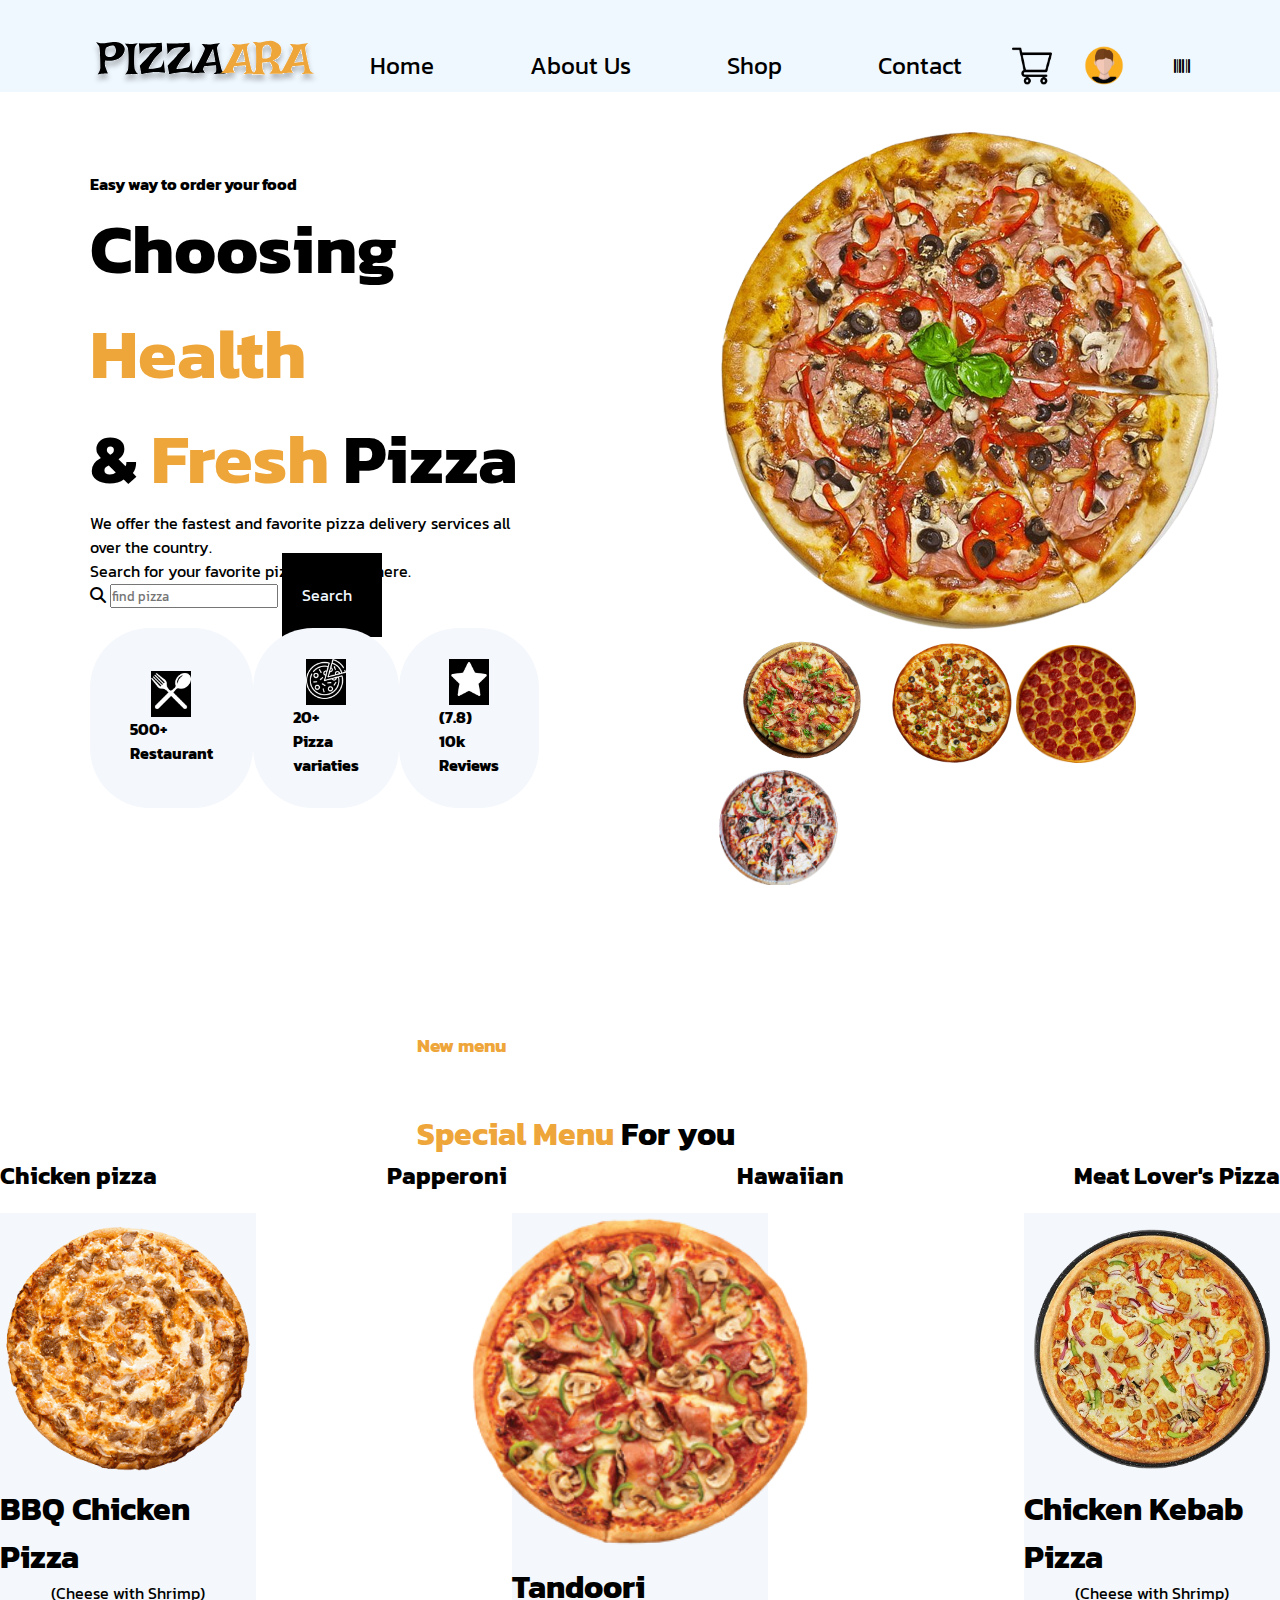
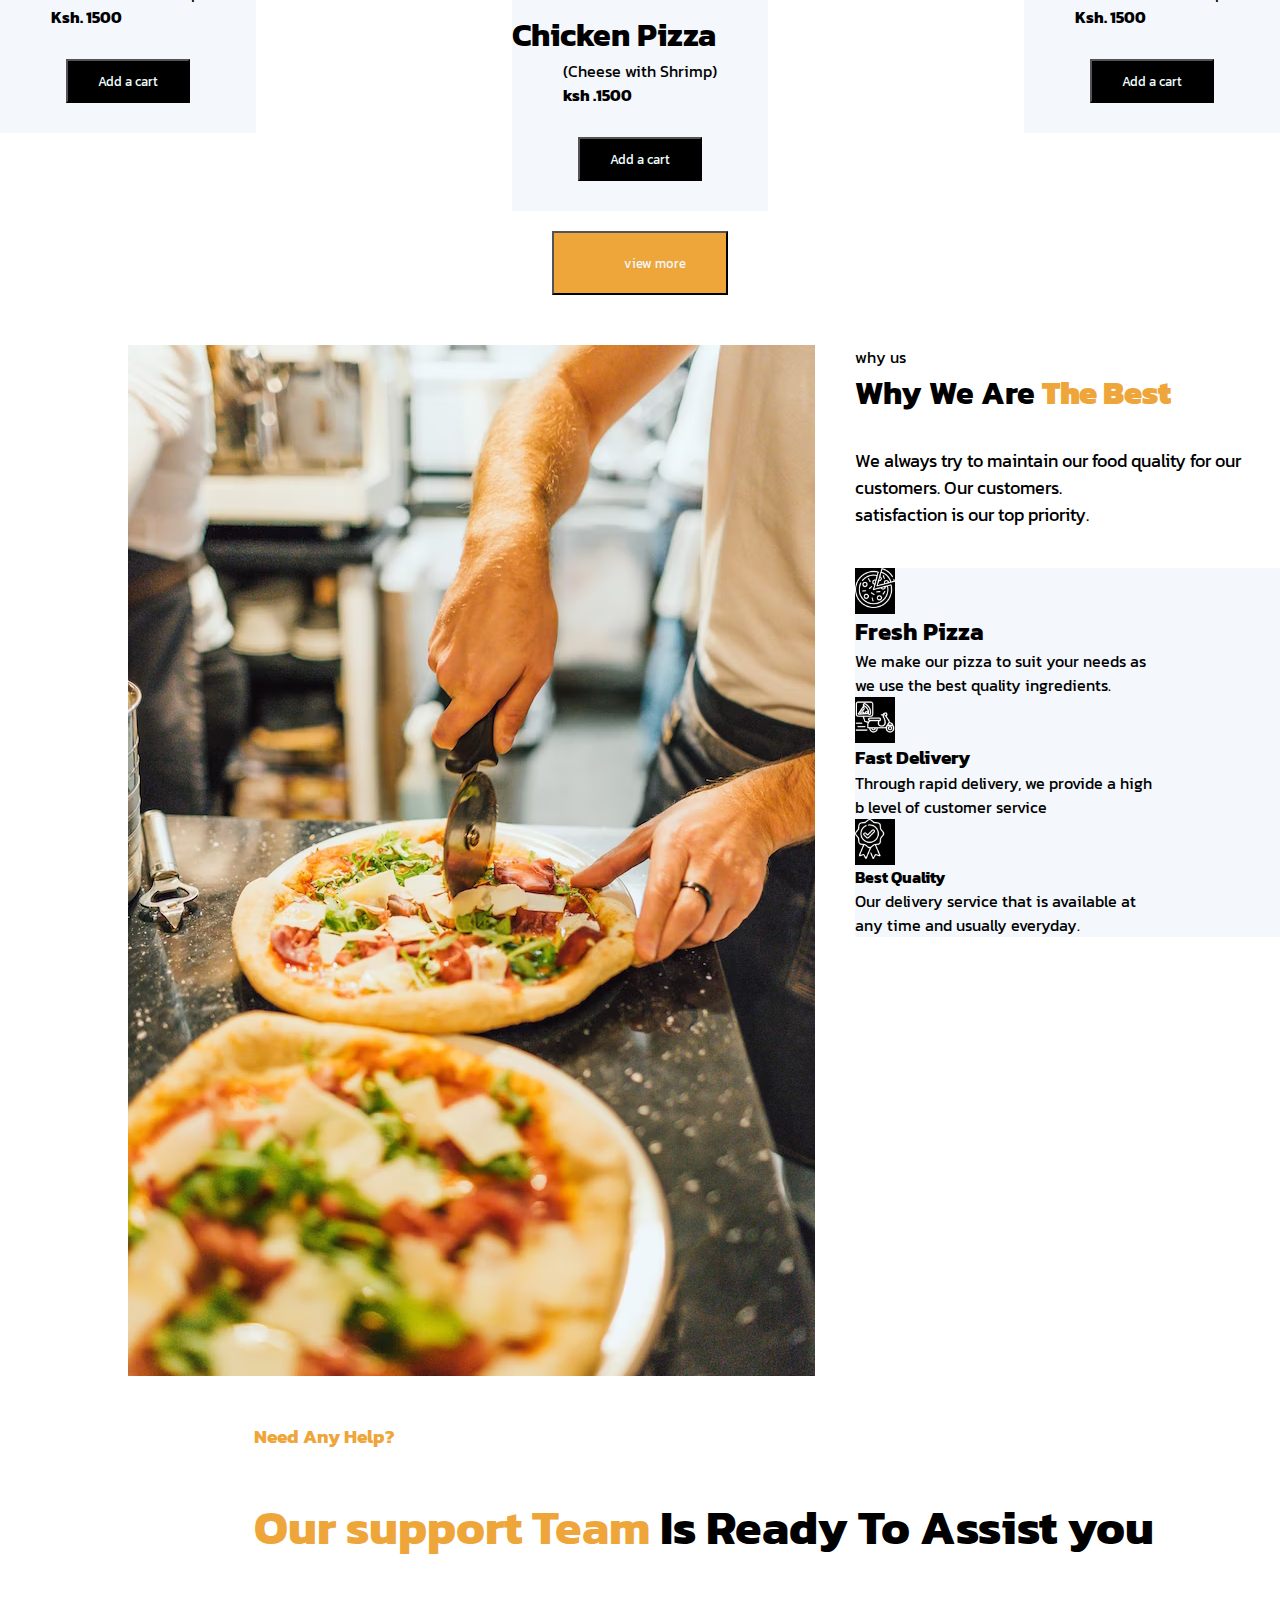
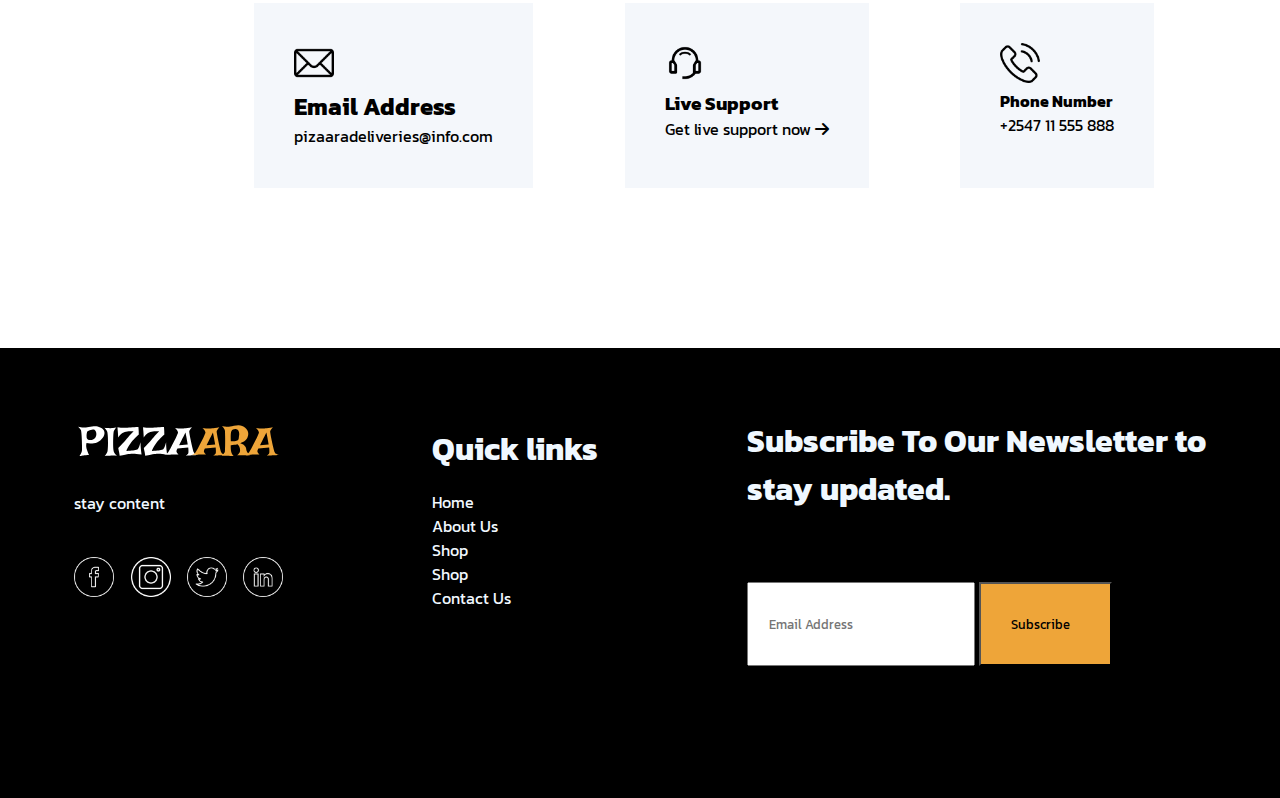
==== index.html @ 2ee53a2b "added images" ====
<!DOCTYPE html>
<html lang="en">
  <head>
    <meta charset="UTF-8" />
    <meta name="viewport" content="width=device-width, initial-scale=1.0" />
    <title>PIZZARA DELIVERIES</title>
    <link href="css/style.css" rel="stylesheet" />
    <link
      rel="stylesheet"
      href="https://cdnjs.cloudflare.com/ajax/libs/font-awesome/6.5.1/css/all.min.css"
      integrity="sha512-DTOQO9RWCH3ppGqcWaEA1BIZOC6xxalwEsw9c2QQeAIftl+Vegovlnee1c9QX4TctnWMn13TZye+giMm8e2LwA=="
      crossorigin="anonymous"
      referrerpolicy="no-referrer"
    />
    <link
      rel="stylesheet"
      href="https://cdnjs.cloudflare.com/ajax/libs/font-awesome/6.5.1/css/all.min.css"
    />
  </head>
  <body>
    <div class="container">
      <header>
        <!-- header -->

        <nav>
          <div class="nav__container">
            <div class="image">
              <img src="images/logo.svg" width="230px" />
            </div>
            <div class="nav-right">
              <ul>
                <li><a>Home </a></li>
                <li><a>About Us </a></li>
                <li><a> Shop</a></li>
                <li><a>Contact </a></li>
              </ul>
            </div>
            <div class="nav-cart">
              <img src="images/shopping-cart.png" width="40px" />
              <img src="images/avatar.png" width="40em" />
            </div>
            <i class="fa-solid fa-barcode"></i>
          </div>
        </nav>
      </header>
      <!-- hero-content -->
      <div class="hero-content">
        <div class="hero-content__left">
          <p class="hero-content__left--paragraph">
            <strong>Easy way to order your food</strong>
          </p>
          <h1 class="hero-content__left--heading">
            Choosing <span class="orange">Health</span> <br />
            & <span class="orange">Fresh </span>Pizza
          </h1>
          <p class="hero__para">
            We offer the fastest and favorite pizza delivery services all over
            the country.<br />Search for your favorite pizza toppings here.
          </p>

          <div class="hero-content__left--search area">
            <i class="fa-solid fa-magnifying-glass" *2></i>

            <input  class="hero__content--style" type="text" placeholder="find pizza" />
            <botton class="hero-content__left--button"> Search</botton>
          </div>

          <div class="hero-content__left--cards">
            <div class="hero-content__left--images">
              <div class="img"><img src="images/cutlery.png" /></div>
              <p>
                500+<br />
                Restaurant
              </p>
            </div>
            <div class="hero-content__left--images">
              <div class="img"><img src="images/fresh-pizza.png" /></div>
              <p>
                20+<br />
                Pizza variaties
              </p>
            </div>
            <div class="hero-content__left--images">
              <div class="img"><img src="images/star.png" /></div>
              <p>
                (7.8)<br />
                10k Reviews
              </p>
            </div>
          </div>
        </div>

        <div class="hero-content__right">
          <div class="hero-content__right--large pic">
            <img src="images/hero-pizza.png" />
          </div>
          <div class="hero-content__right--smallpic">
            <img src="images/pizza-1.png" width="170px" />
            <img src="images/pizza-2.png" width="120px" />
            <img src="images/pizza-3.png" width="120px" />
            <img src="images/pizza-4.png" width="120px" />
          </div>
        </div>
      </div>

      <!-- menu -->
      <div class="menu__container">
        <div class="menu__left">
          <p class="color"><strong>New menu</strong></p>
          <h1 class="menu__left --span">
            <span class="span"> Special Menu</span> For you
          </h1>
        </div>
      </div>

      <div class="menu__left--variaties">
        <ul>
          <li><a> Chicken pizza</a></li>
          <li><a>Papperoni</a></li>
          <li><a> Hawaiian</a></li>
          <li><a>Meat Lover's Pizza </a></li>
        </ul>
        
        
      </div>
      <div class="menu__left--cont">
        <div class="images">
          <img src="images/barbecue-chicken-pizza.png" width="270px" />
          <h1>BBQ Chicken Pizza</h1>
          <p>
            (Cheese with Shrimp)<br />
            <strong> Ksh. 1500</strong>
          </p>

          <button class="cart">Add a cart</button>
        </div>

        <div class="images">
          <img src="images/tandoori-chicken.png" width="350px" />
          <h1>Tandoori Chicken Pizza</h1>
          <p>
            (Cheese with Shrimp)<br />
            <strong>ksh .1500</strong>
          </p>

          <button class="cart">Add a cart</button>
        </div>

        <div class="images">
          <img src="images/kebab.png" width="350px" />
          <h1>Chicken Kebab Pizza</h1>
          <p>
            (Cheese with Shrimp)<br />
            <strong>Ksh. 1500</strong>
          </p>
          <button class="cart">Add a cart</button>
        </div>
      </div>
      <button class="view">view more</button>

      <div class="menu__pizza">
        <div class="why__us">
          <img src="images/why-us.png" />
        </div>
        <div class="menu__right">
          <p><span class="menu__right--or">why us </span></p>
          <h1>Why We Are <span class="ot">The Best </span></h1>
          <p class="menu__right--p">
            We always try to maintain our food quality for our customers. Our
            customers.<br />
            satisfaction is our top priority.
          </p>

          <div class="menu__right--columns">
            <div class="menu">
              <div class="menu__right--columns--col">
                <img src="images/fresh-pizza.png" width="40em" />
              </div>
              <div class="about us">
                <h2>Fresh Pizza</h2>
                <p>
                  We make our pizza to suit your needs as <br />we use the best
                  quality ingredients.
                </p>
              </div>
            </div>
            <div class="menu">
              <div class="menu__right--columns--col">
                <img src="images/fast-delivery.png" width="40em" />
              </div>
              <div class="about us">
                <h3>Fast Delivery</h3>
                <p>
                  Through rapid delivery, we provide a high<br />b level of
                  customer service
                </p>
              </div>
            </div>
            <div class="menu__right--columns--col">
              <img src="images/quality.png" width="40em" />
            </div>
            <div class="about us">
              <h4>Best Quality</h4>
              <p>
                Our delivery service that is available at<br />
                any time and usually everyday.
              </p>
            </div>
          </div>
        </div>
      </div>
      <div class="menu__right--center">
        <div class="center">
          <div class="pa">
            <p><span class="co"> Need Any Help? </span></p>
          </div>
          <div class="style">
            <h1>
              <span class="co">Our support Team</span> Is Ready To Assist you
            </h1>
          </div>
          <div class="menu__right--center--icons">
            <div class="menu__right--emails">
              <img src="images/mail.png" width="40eem" />

              <h2>Email Address</h2>
              <p1>pizaaradeliveries@info.com</p1>
            </div>
            <div class="menu__right--emails">
              <img src="images/live-support.png" width="40em" />
              <h3>Live Support</h3>
              <p2>Get live support now</p2>
              <i class="fa-solid fa-arrow-right"></i>
            </div>
            <div class="menu__right--emails">
              <img src="images/phone.png" width="40em" />
              <h4>Phone Number</h4>
              <p3>+2547 11 555 888</p3>
            </div>
          </div>
        </div>
      </div>
      <!-- footer -->
      <div class="footer__section">
        <div class="footer">
          <img src="images/logo_light.svg" />
          <div class="im">
            <p>stay content</p>
          </div>
          <div class="footer__image">
            <img src="images/facebook.png" width="40px" />
            <img src="images/instagram.png" width="40px" />
            <img src="images/twitter.png" width="40px" />
            <img src="images/linkedin.png" width="40px" />
          </div>
        </div>
        <div class="footer__links">
          <div class="link">
            <h1 class="footer__move">Quick links</h1>
            <ul>
              <li>Home</li>
              <li>About Us</li>
              <li>Shop</li>
              <li>Shop</li>
              <li>Contact Us</li>
            </ul>
          </div>
        </div>
        <div class="footer__links--seach">
          <div class="search">
            <h1>Subscribe To Our Newsletter to <br />stay updated.</h1>
            <input class="sp" placeholder="Email Address" class="email-input" />
            <button class="subscribe-button">Subscribe</button>
          </div>
        </div>
      </div>
      
    </div>
  </body>
</html>
---- css/style.css ----
@import url("sections/header.css");
@import url("sections/menu.css");
@import url("sections/foter.css");
@import url('https://fonts.googleapis.com/css2?family=Josefin+Sans:ital,wght@0,100..700;1,100..700&family=Kanit:ital,wght@0,100;0,200;0,300;0,400;0,500;0,600;0,700;0,800;0,900;1,100;1,200;1,300;1,400;1,500;1,600;1,700;1,800;1,900&display=swap');
* { 
    margin: 0;
    padding: 0;
    box-sizing: border-box;
    font-family: "Kanit", sans-serif;
}
.container{
margin-left: 20px;
    margin: 0 auto;


}
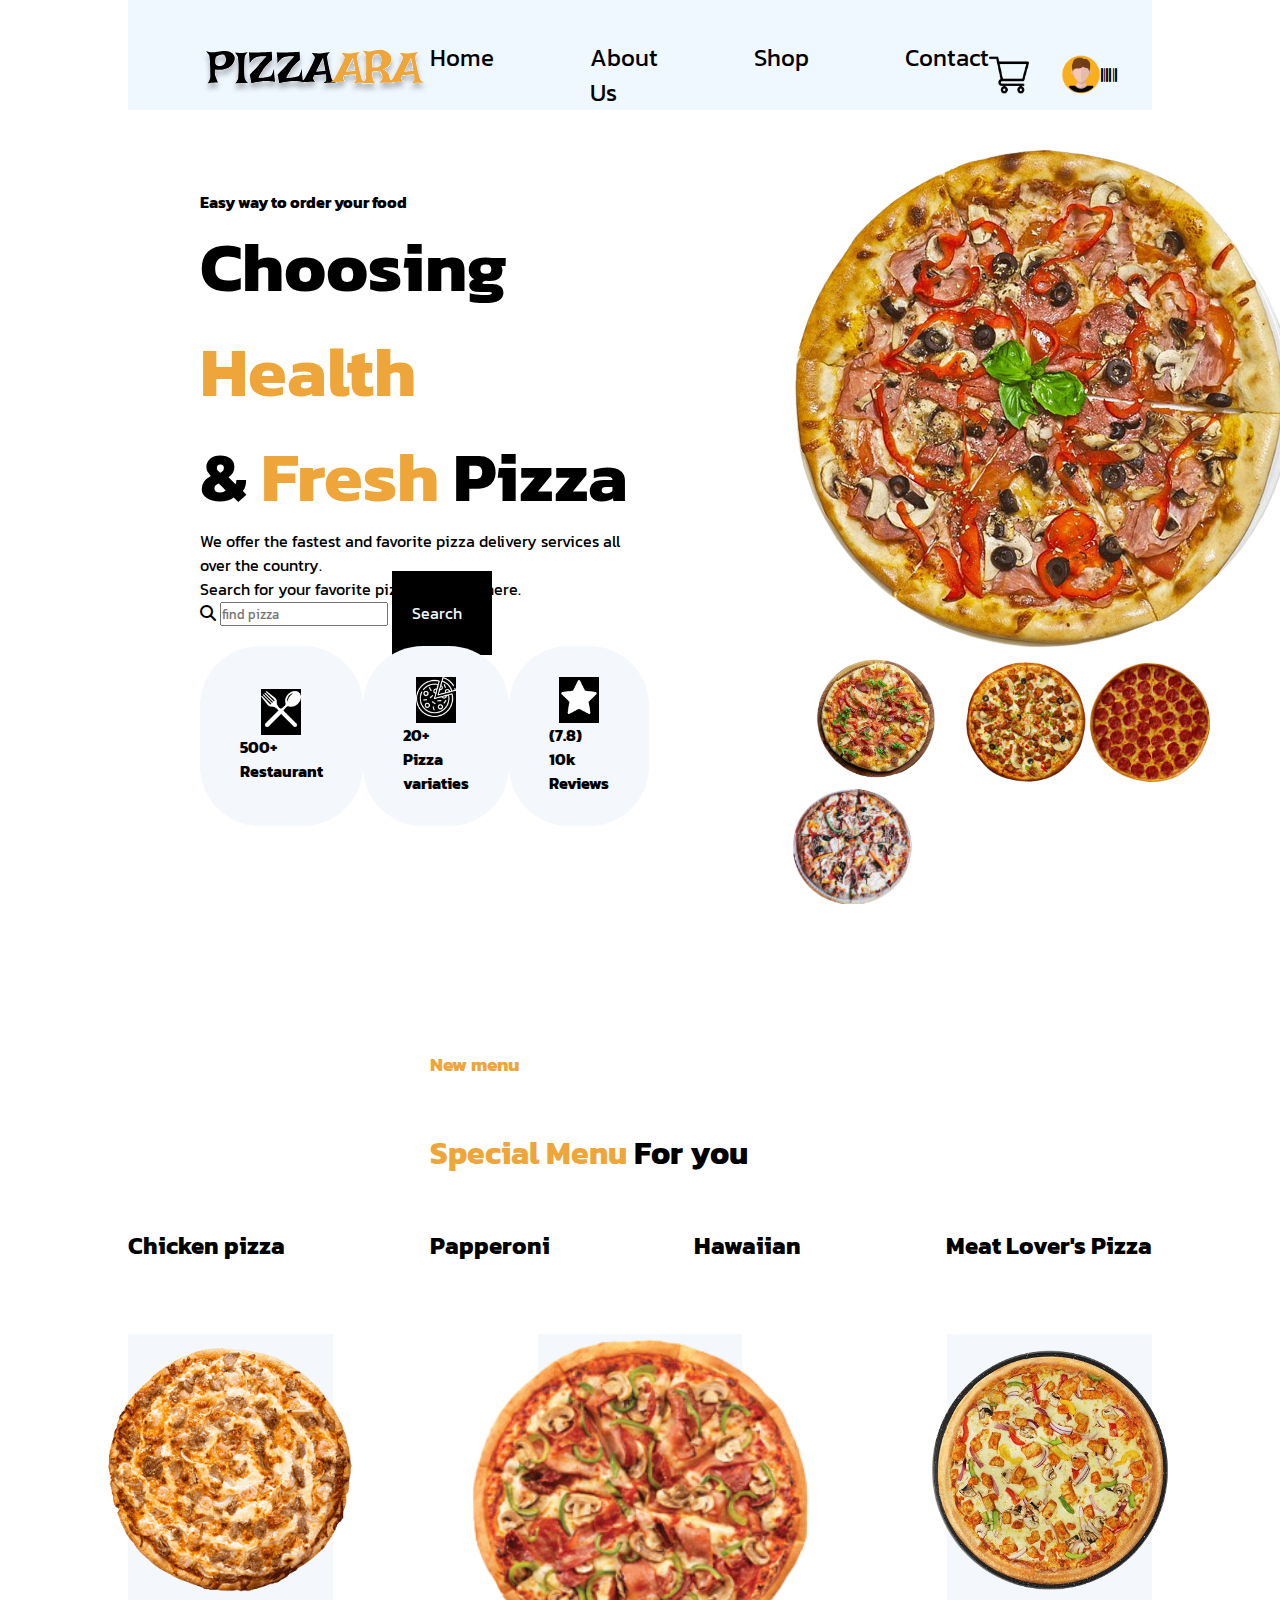
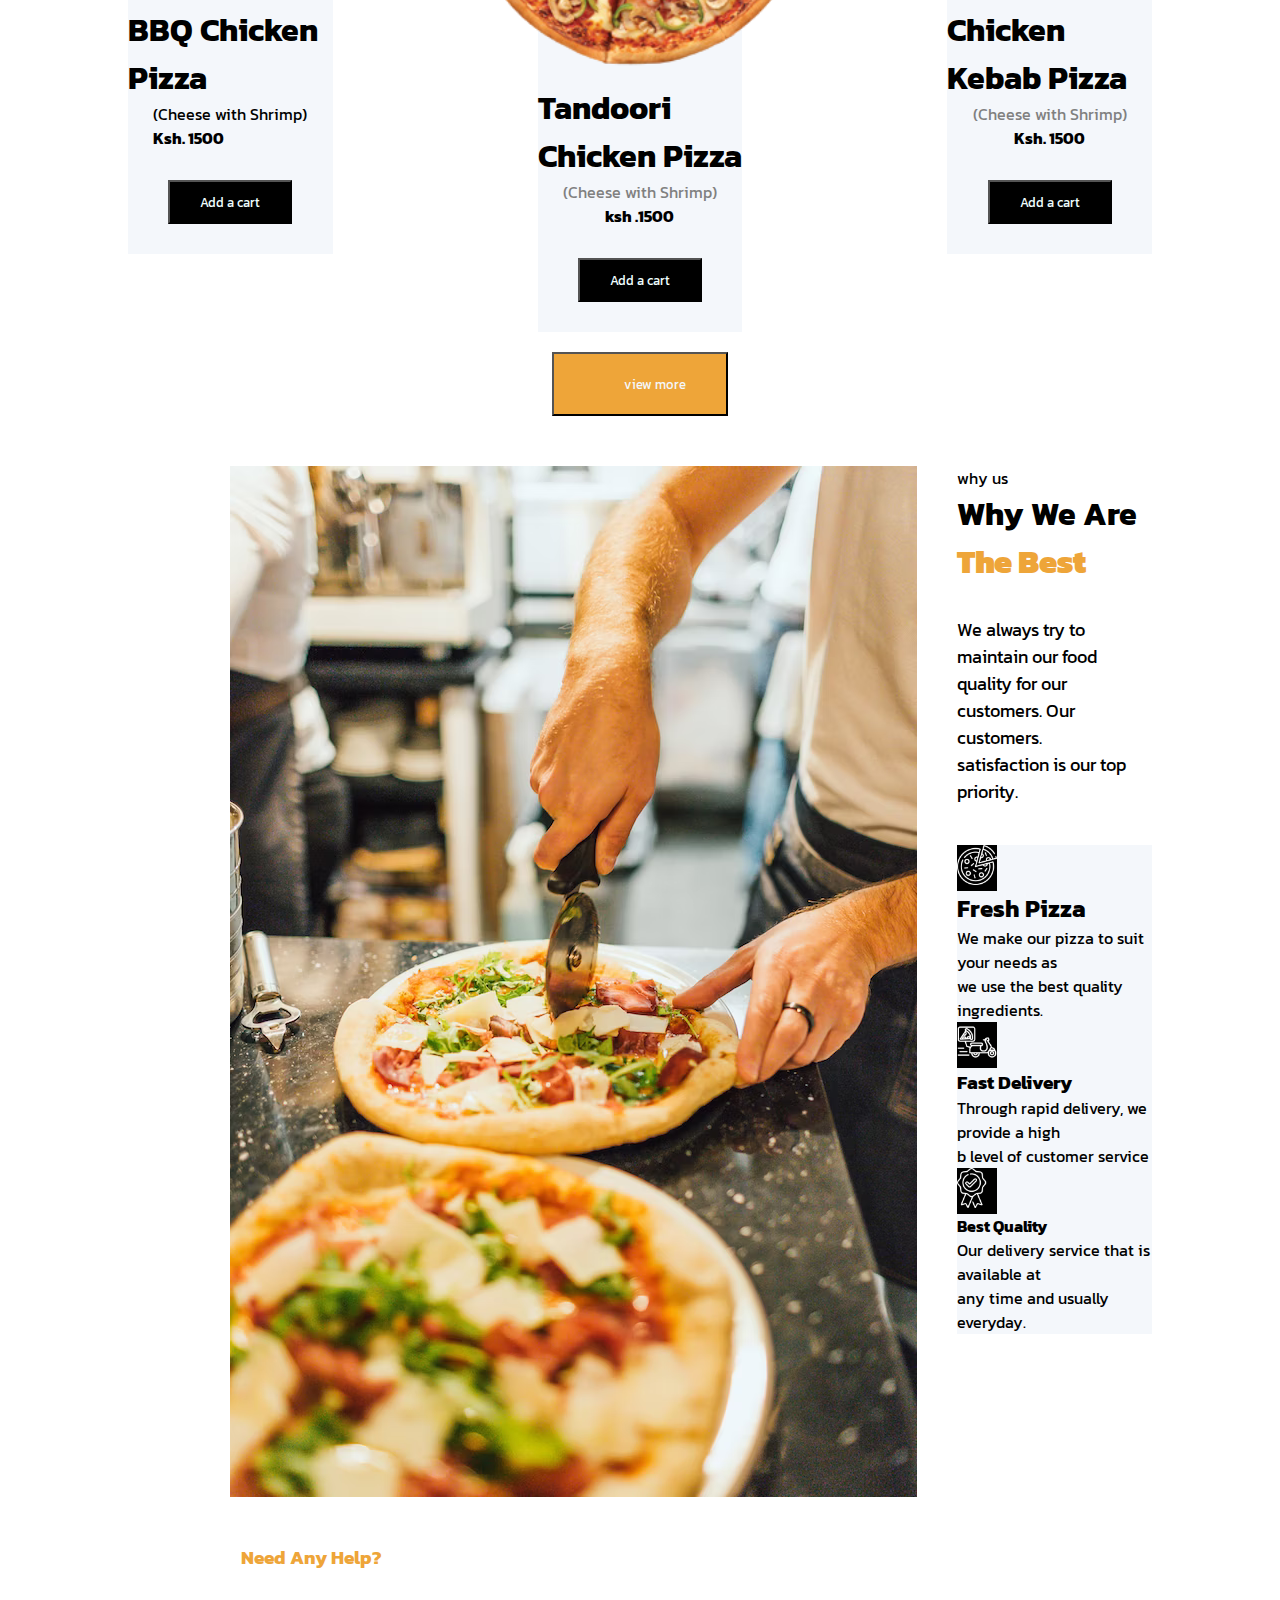
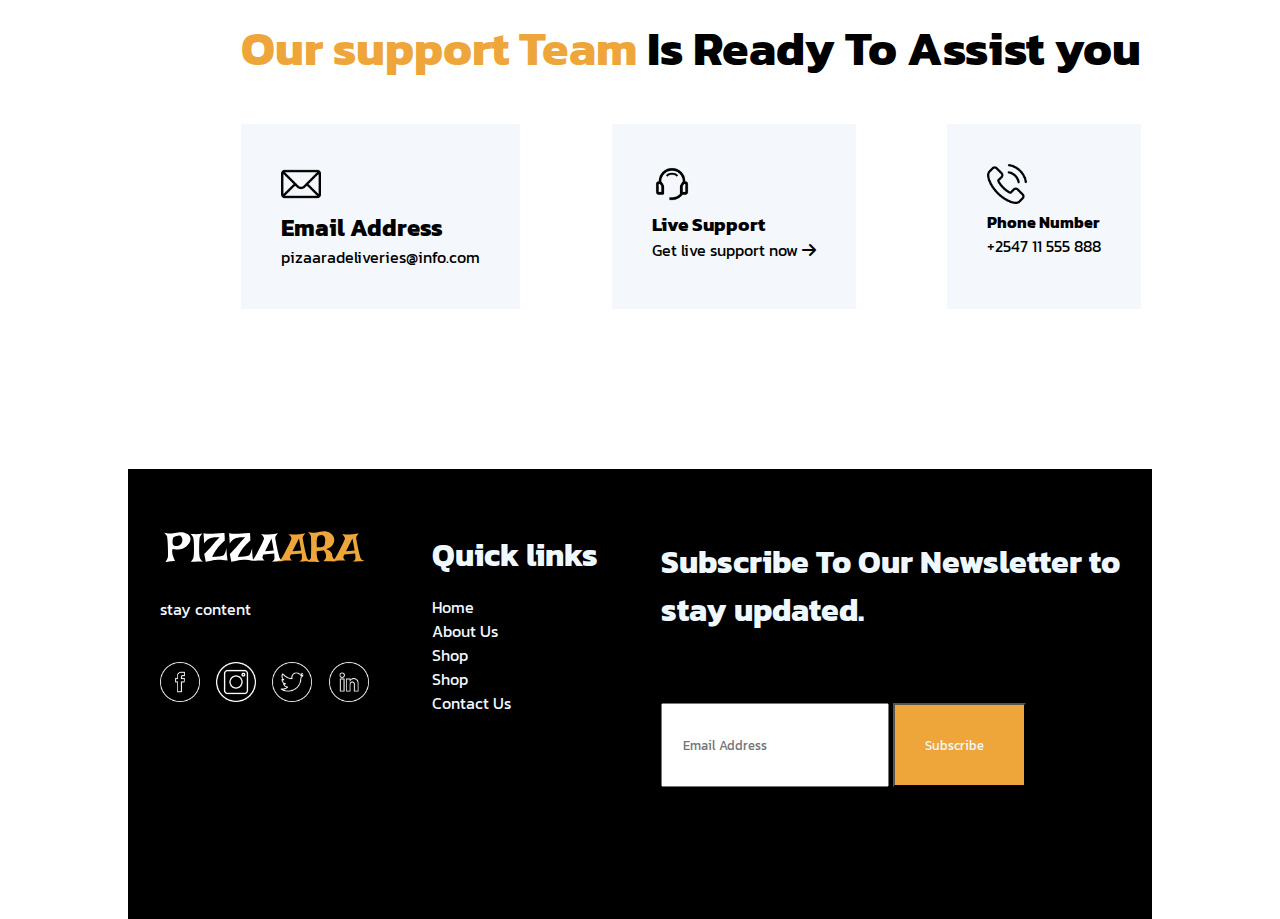
==== commit ffd12e23: "style changes" ====
--- a/index.html
+++ b/index.html
@@ -138,8 +138,11 @@
         <div class="images">
           <img src="images/tandoori-chicken.png" width="350px" />
           <h1>Tandoori Chicken Pizza</h1>
-          <p>
+          <p class="color__menu">
             (Cheese with Shrimp)<br />
+          </p>
+
+            <p>
             <strong>ksh .1500</strong>
           </p>
 
@@ -149,8 +152,10 @@
         <div class="images">
           <img src="images/kebab.png" width="350px" />
           <h1>Chicken Kebab Pizza</h1>
-          <p>
+          <p class="color__menu">
             (Cheese with Shrimp)<br />
+            </p>
+            <p>
             <strong>Ksh. 1500</strong>
           </p>
           <button class="cart">Add a cart</button>
--- a/css/style.css
+++ b/css/style.css
@@ -9,8 +9,8 @@
     font-family: "Kanit", sans-serif;
 }
 .container{
-margin-left: 20px;
-    margin: 0 auto;
+    margin-right: 10%;
+    margin-left: 10%;
 
 
 }
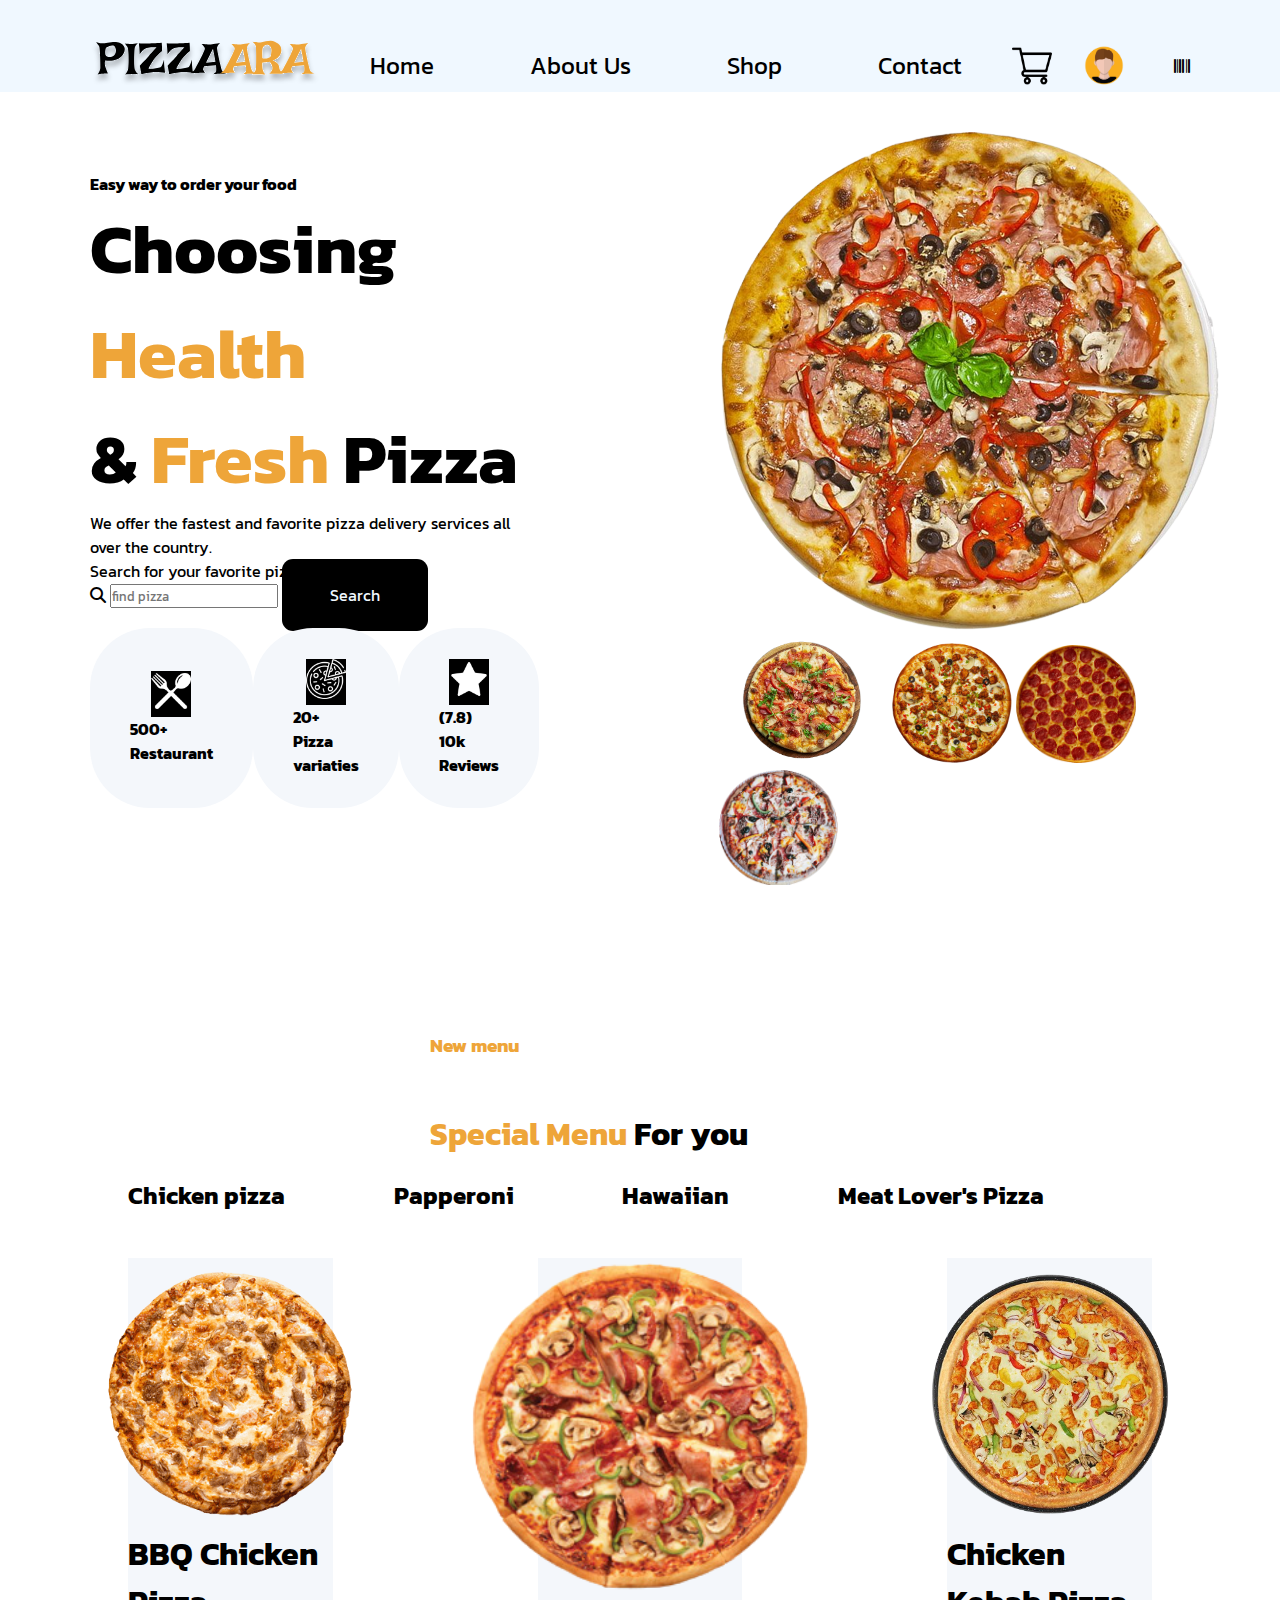
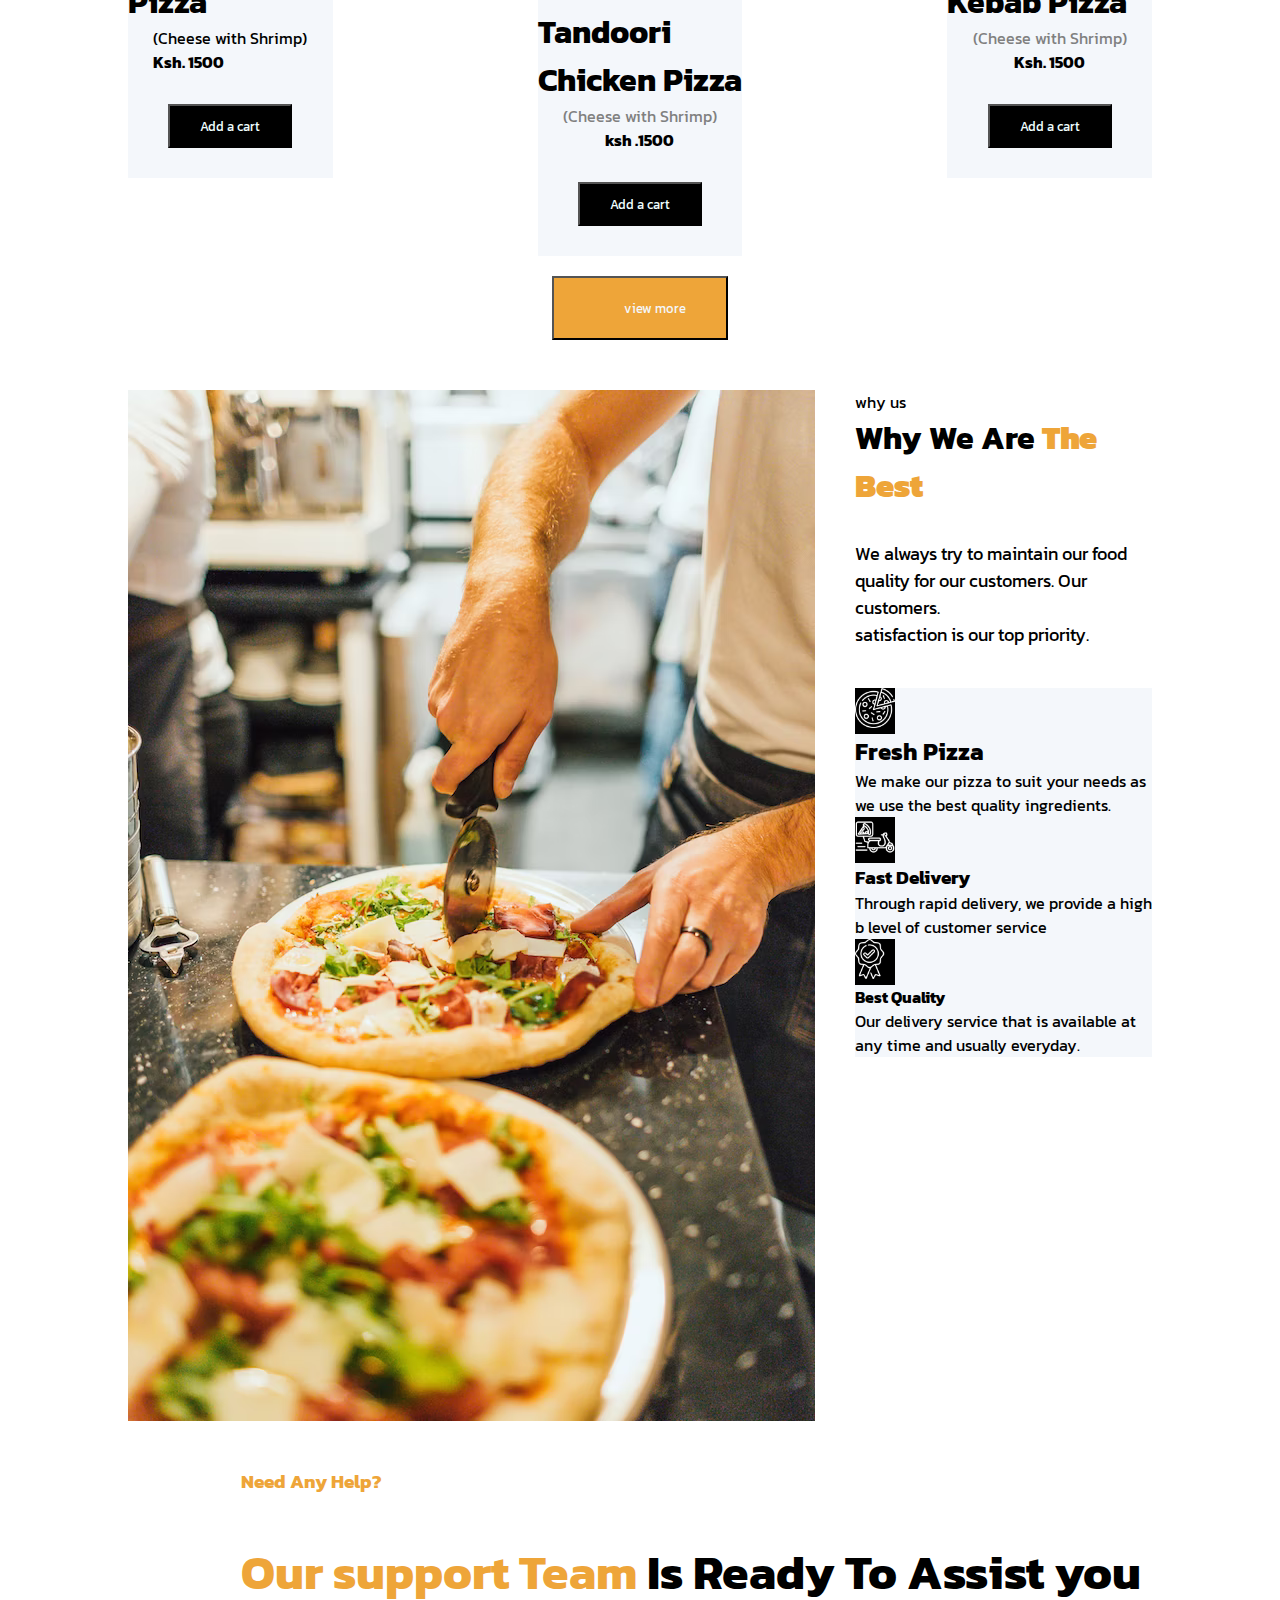
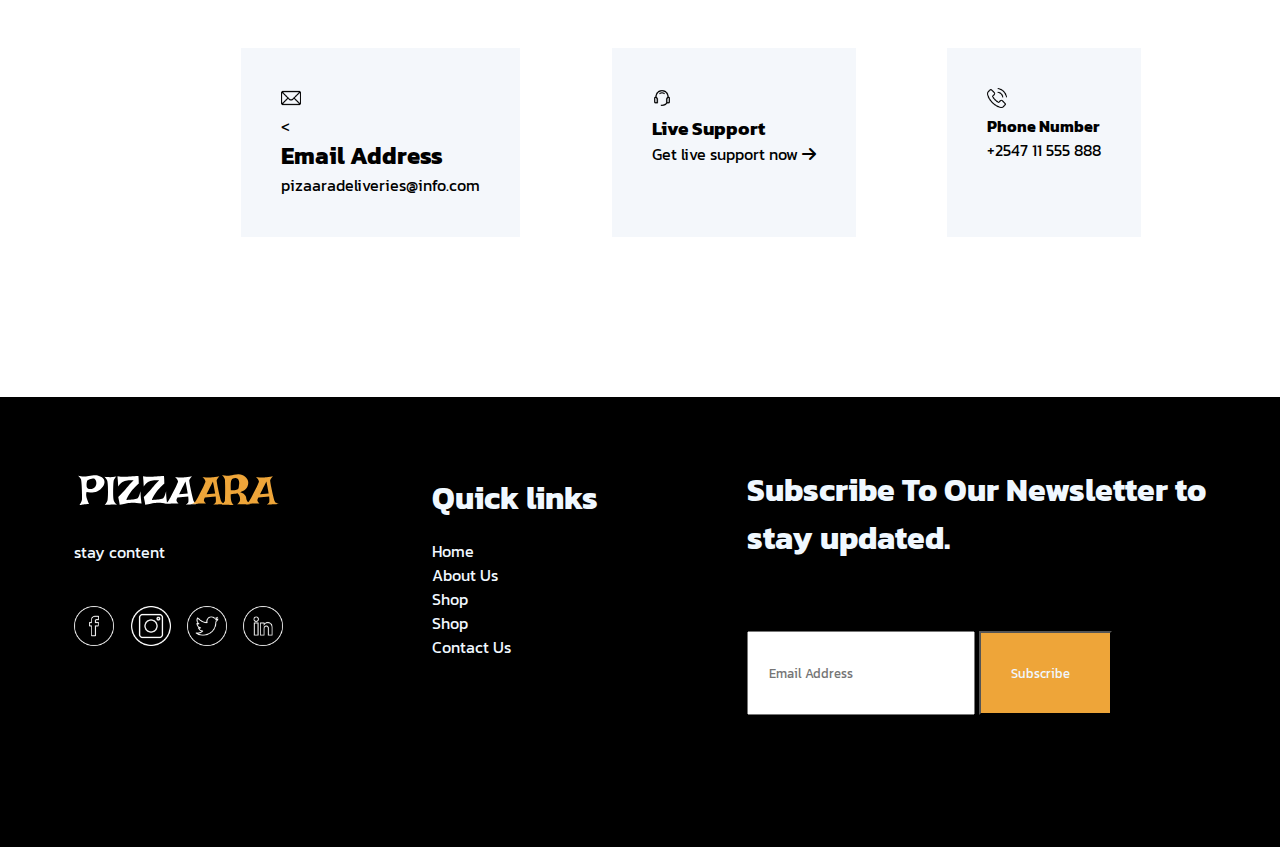
==== commit 68a5818d: "added a style" ====
--- a/index.html
+++ b/index.html
@@ -18,10 +18,9 @@
     />
   </head>
   <body>
-    <div class="container">
-      <header>
-        <!-- header -->
-
+    <header>
+      <!-- header -->
+      
         <nav>
           <div class="nav__container">
             <div class="image">
@@ -29,10 +28,10 @@
             </div>
             <div class="nav-right">
               <ul>
-                <li><a>Home </a></li>
-                <li><a>About Us </a></li>
-                <li><a> Shop</a></li>
-                <li><a>Contact </a></li>
+                <li><a  href="index.html">Home </a></li>
+                <li><a href="about us">About Us </a></li>
+                <li><a href="shop.html" > Shop</a></li>
+                <li><a href="contact" >Contact </a></li>
               </ul>
             </div>
             <div class="nav-cart">
@@ -103,6 +102,7 @@
         </div>
       </div>
 
+      <div class="container">
       <!-- menu -->
       <div class="menu__container">
         <div class="menu__left">
@@ -119,9 +119,7 @@
           <li><a>Papperoni</a></li>
           <li><a> Hawaiian</a></li>
           <li><a>Meat Lover's Pizza </a></li>
-        </ul>
-        
-        
+      <ul>
       </div>
       <div class="menu__left--cont">
         <div class="images">
@@ -226,25 +224,29 @@
           </div>
           <div class="menu__right--center--icons">
             <div class="menu__right--emails">
-              <img src="images/mail.png" width="40eem" />
-
+              <div clsas="menu__right--png">
+              <img src="images/mail.png" width="20em" />
+            </div>
+            <
               <h2>Email Address</h2>
               <p1>pizaaradeliveries@info.com</p1>
             </div>
             <div class="menu__right--emails">
-              <img src="images/live-support.png" width="40em" />
+              <img src="images/live-support.png" width="20em" />
               <h3>Live Support</h3>
               <p2>Get live support now</p2>
               <i class="fa-solid fa-arrow-right"></i>
             </div>
             <div class="menu__right--emails">
-              <img src="images/phone.png" width="40em" />
+              <img src="images/phone.png" width="20em" />
               <h4>Phone Number</h4>
               <p3>+2547 11 555 888</p3>
             </div>
           </div>
         </div>
       </div>
+    </div>
+
       <!-- footer -->
       <div class="footer__section">
         <div class="footer">
@@ -280,6 +282,5 @@
         </div>
       </div>
       
-    </div>
   </body>
 </html>
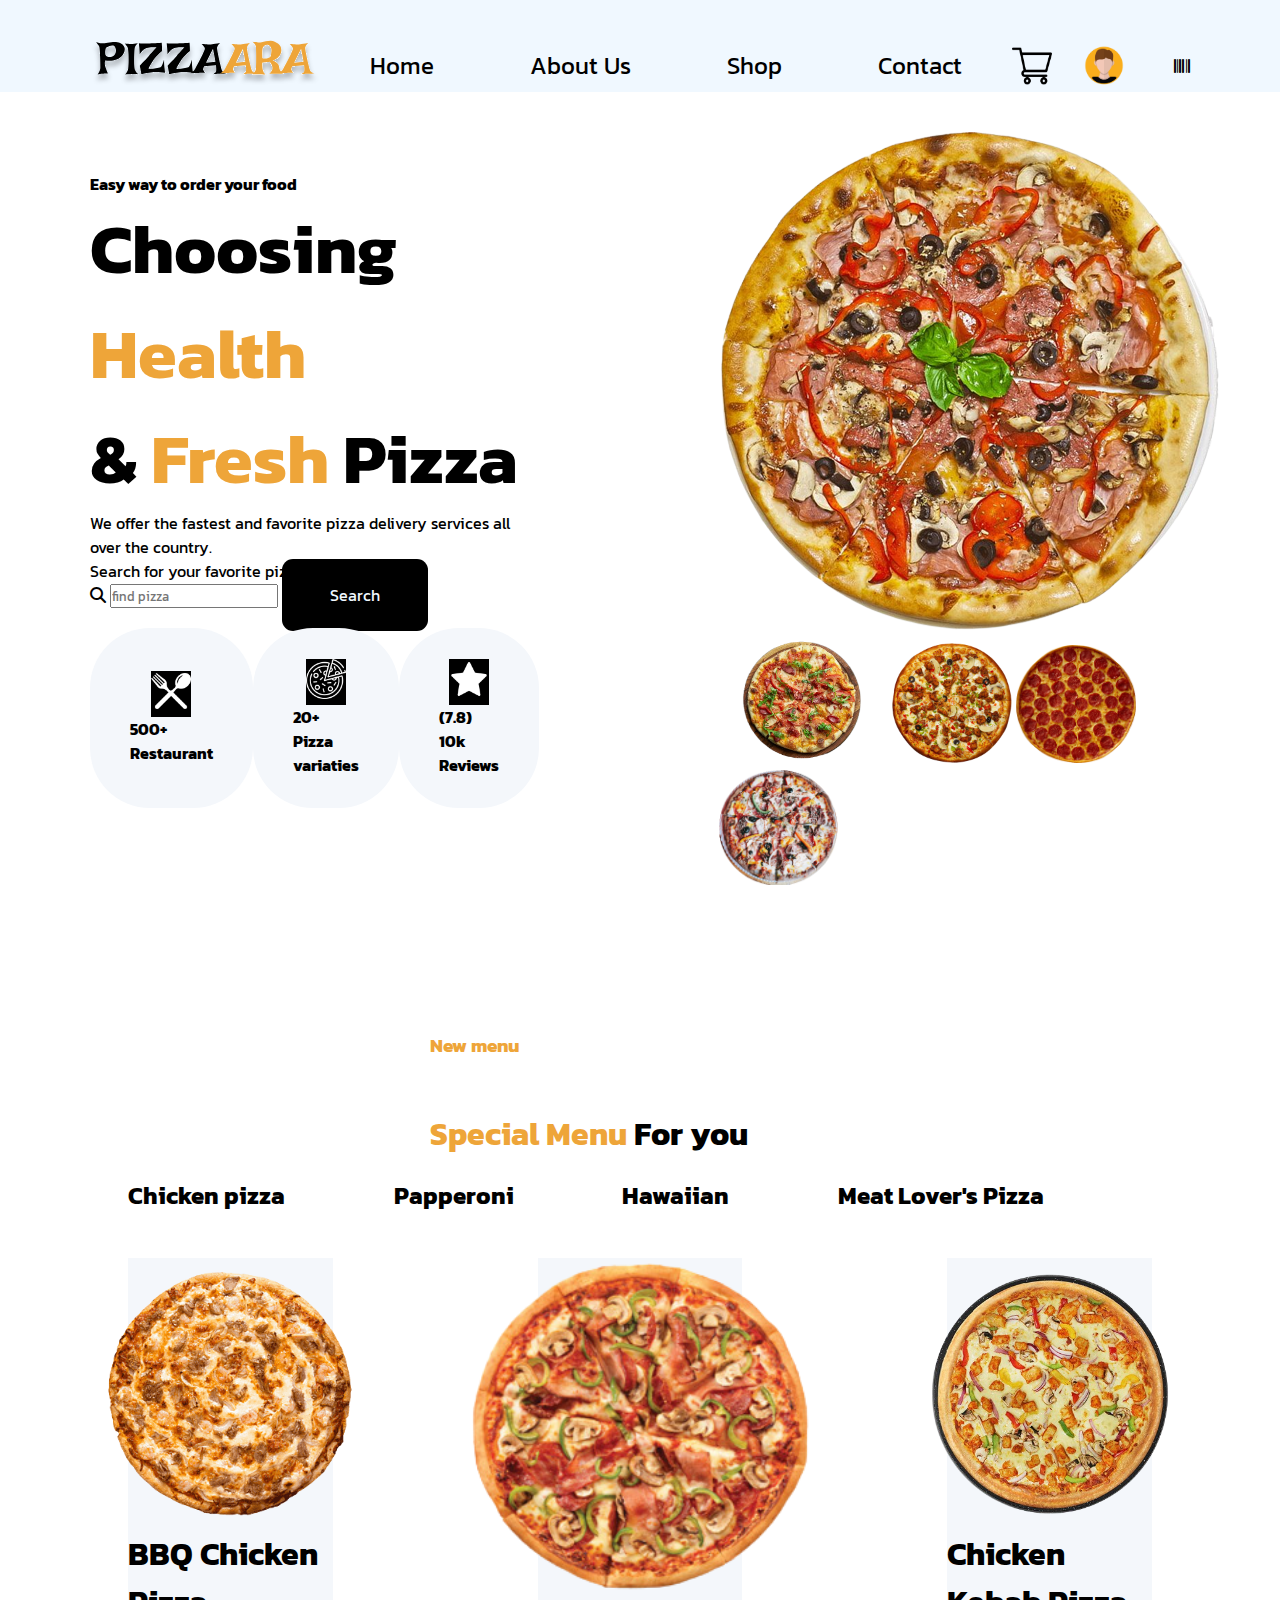
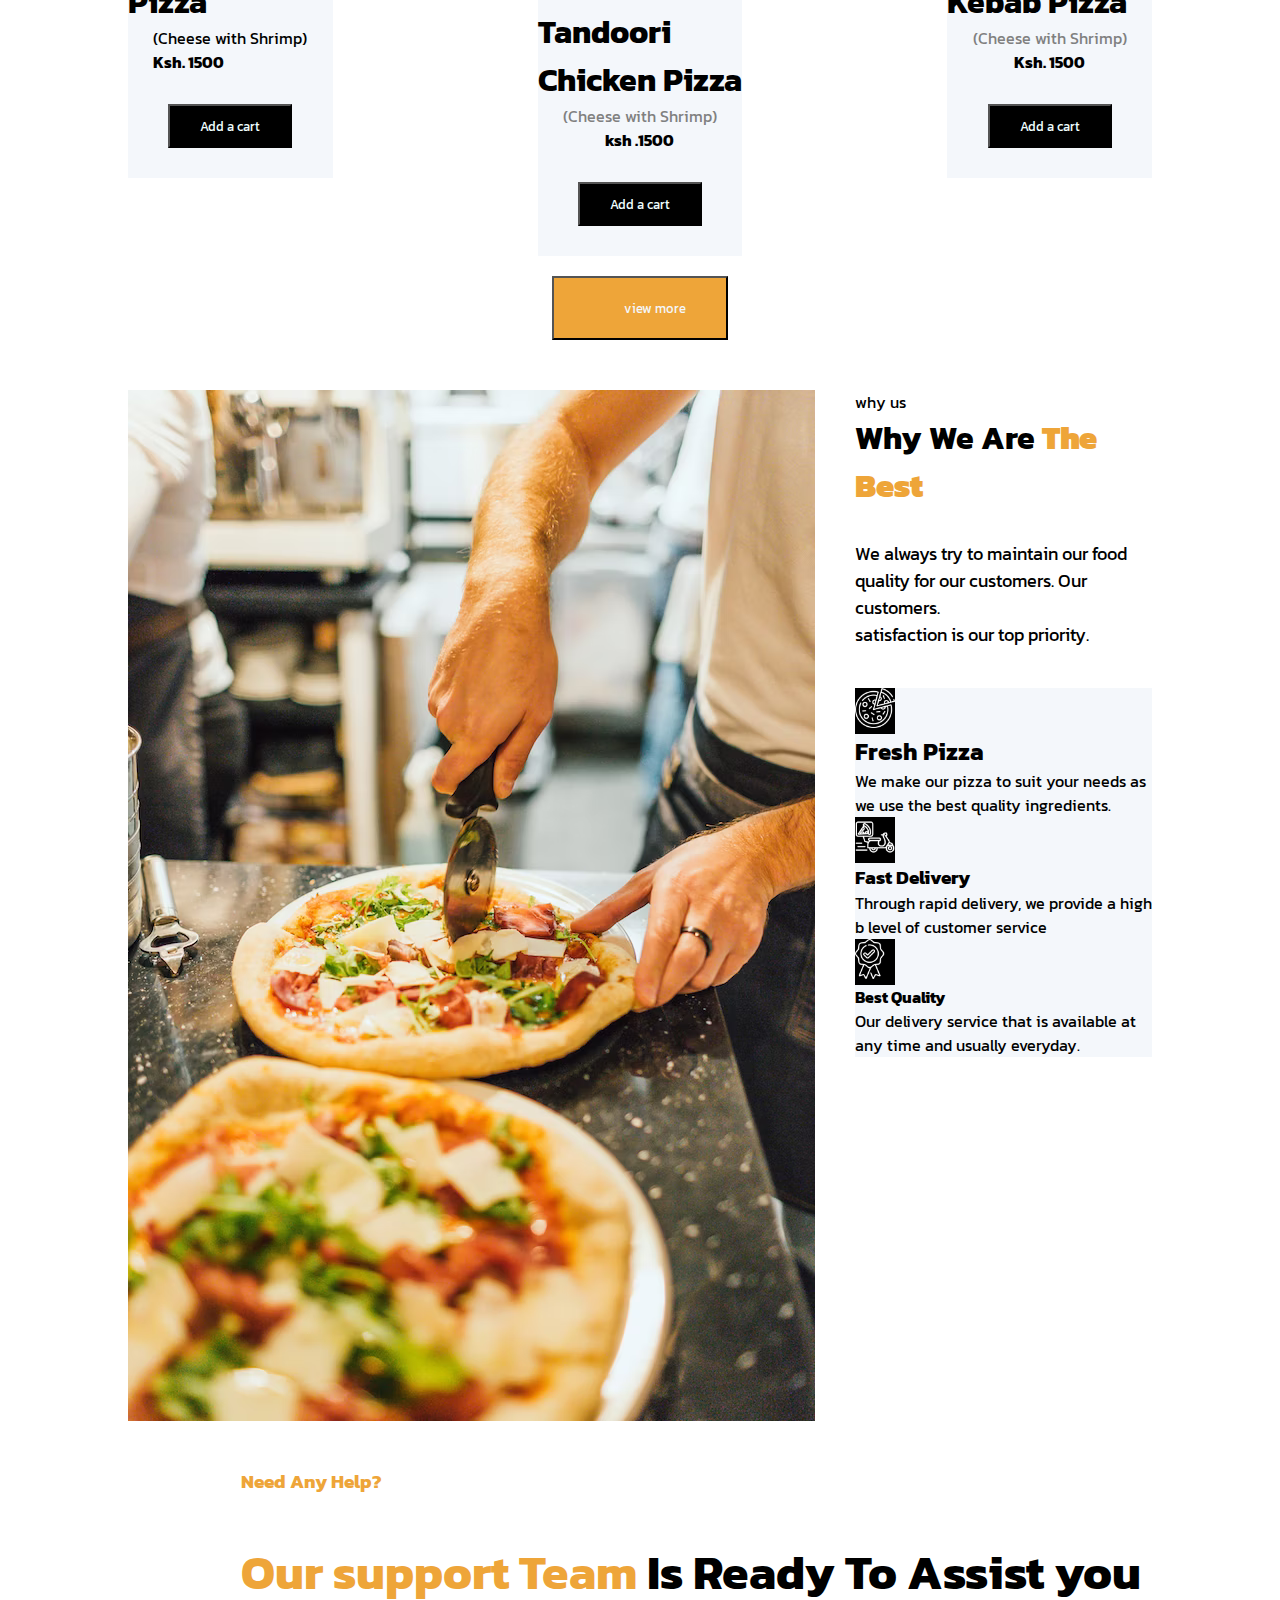
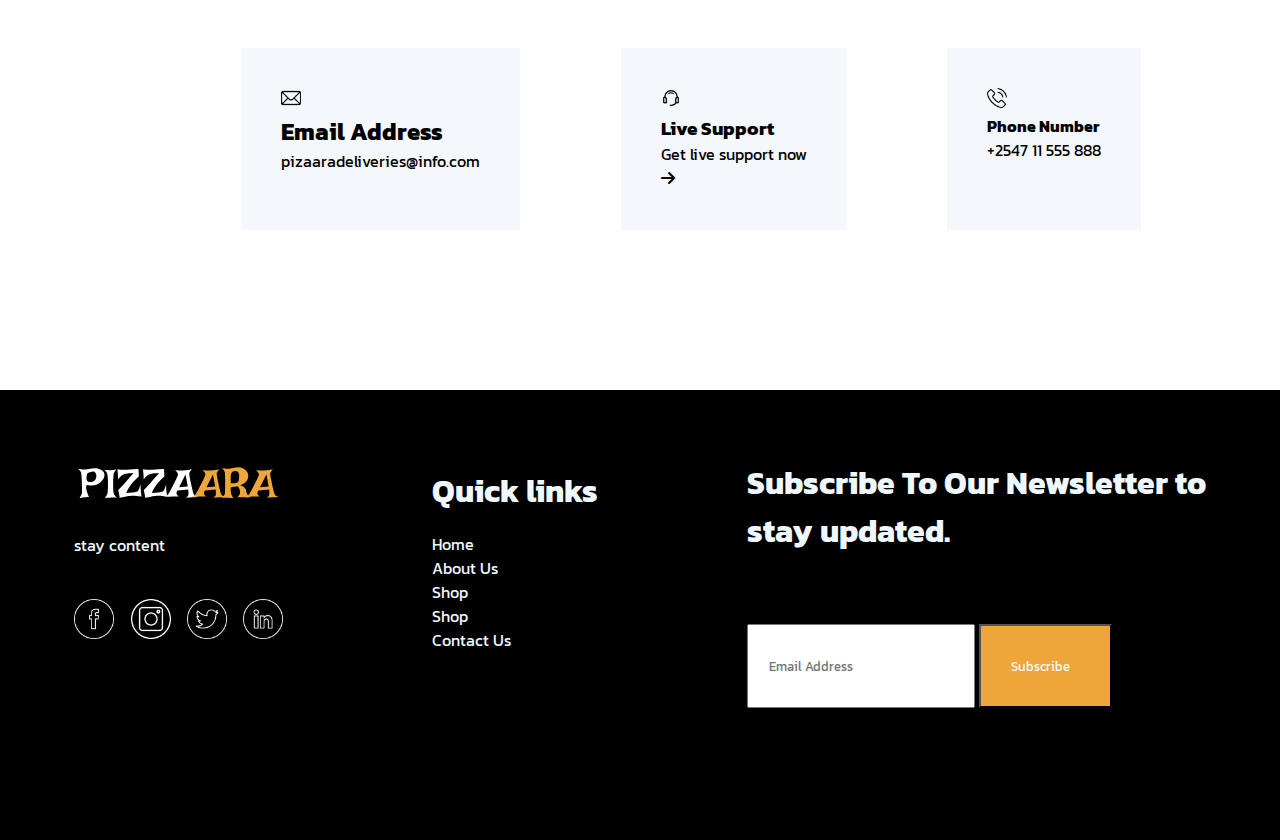
==== commit 260ae061: "added a style 2" ====
--- a/index.html
+++ b/index.html
@@ -58,11 +58,13 @@
           </p>
 
           <div class="hero-content__left--search area">
+            <div class=" hero__nav--imput">
             <i class="fa-solid fa-magnifying-glass" *2></i>
 
             <input  class="hero__content--style" type="text" placeholder="find pizza" />
             <botton class="hero-content__left--button"> Search</botton>
           </div>
+</div>
 
           <div class="hero-content__left--cards">
             <div class="hero-content__left--images">
@@ -224,23 +226,29 @@
           </div>
           <div class="menu__right--center--icons">
             <div class="menu__right--emails">
-              <div clsas="menu__right--png">
+              <div class="menu__right--png">
               <img src="images/mail.png" width="20em" />
             </div>
-            <
+            <div class="menu__ right--links">
               <h2>Email Address</h2>
               <p1>pizaaradeliveries@info.com</p1>
             </div>
+            </div>
             <div class="menu__right--emails">
               <img src="images/live-support.png" width="20em" />
+
+              <div class="menu__ right--links">
               <h3>Live Support</h3>
               <p2>Get live support now</p2>
+              </div>
               <i class="fa-solid fa-arrow-right"></i>
             </div>
             <div class="menu__right--emails">
               <img src="images/phone.png" width="20em" />
+              <div class="menu__ right--links">
               <h4>Phone Number</h4>
               <p3>+2547 11 555 888</p3>
+              </div>
             </div>
           </div>
         </div>
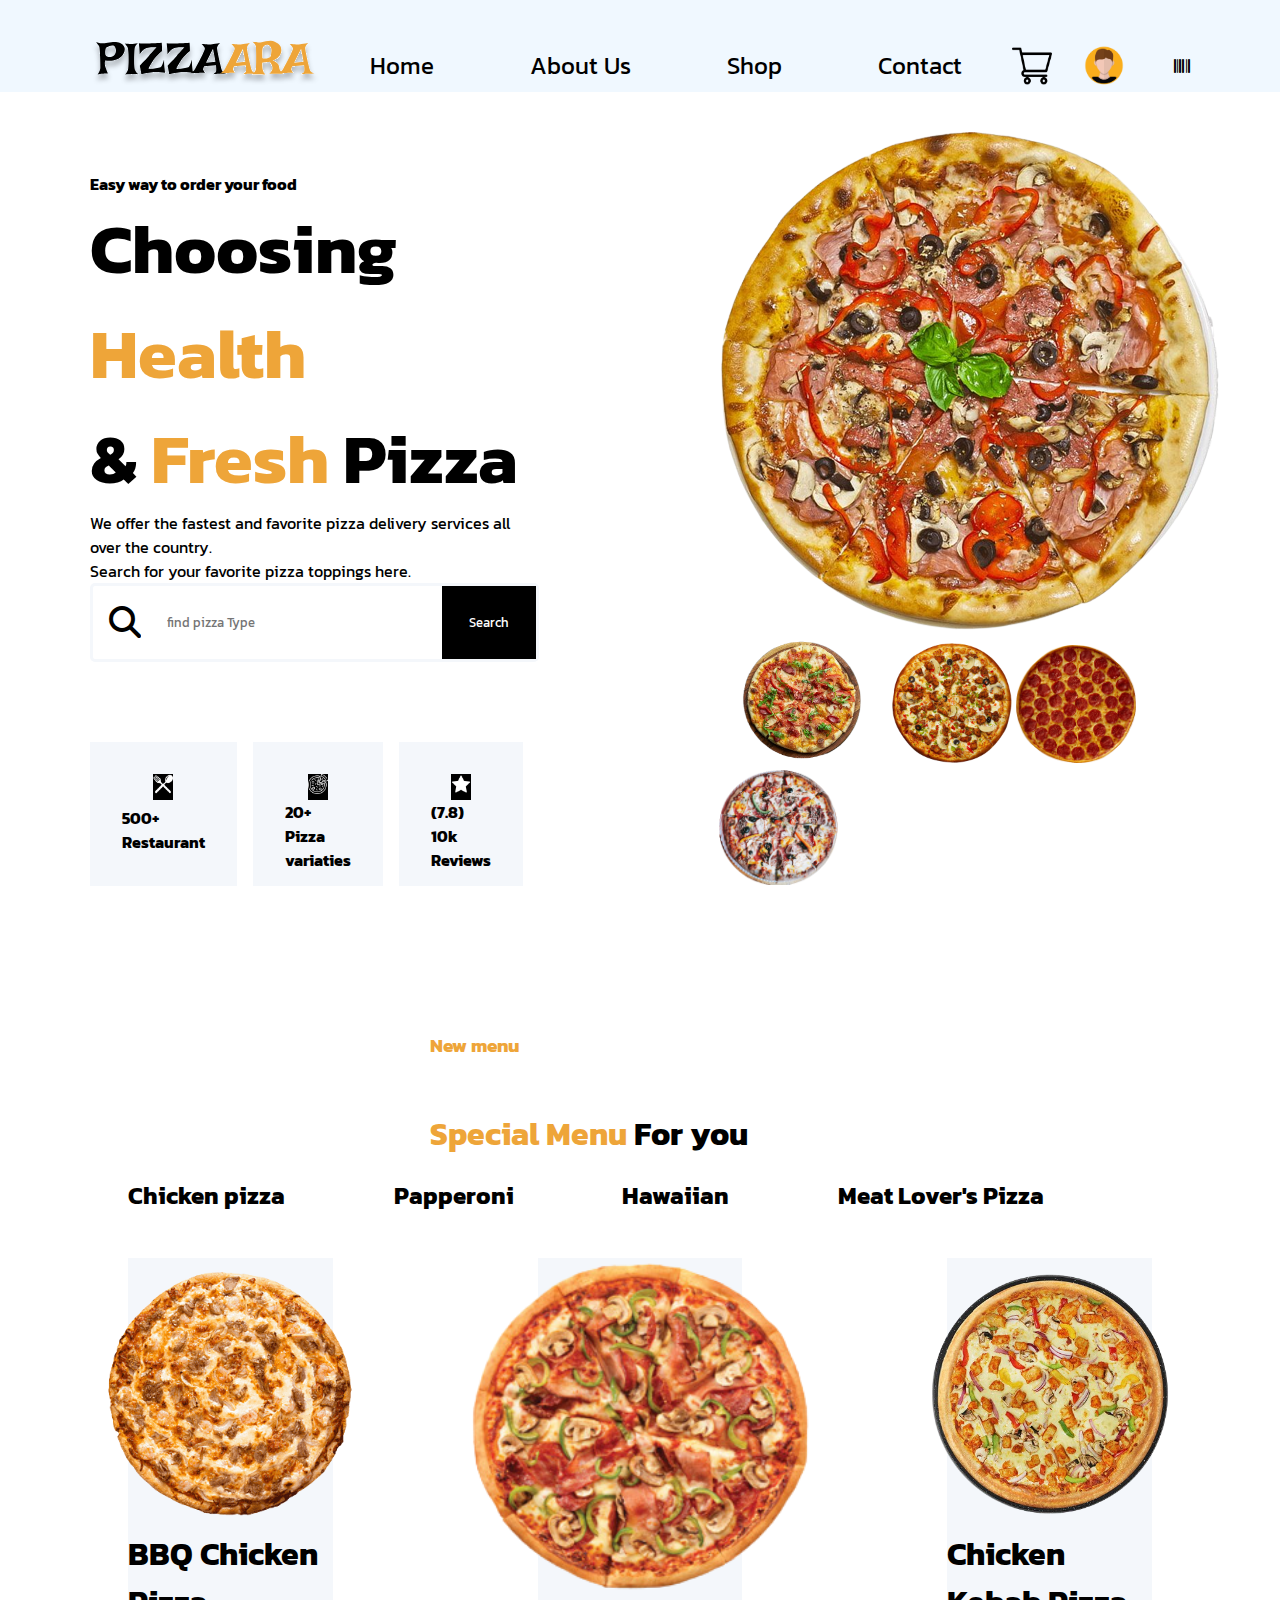
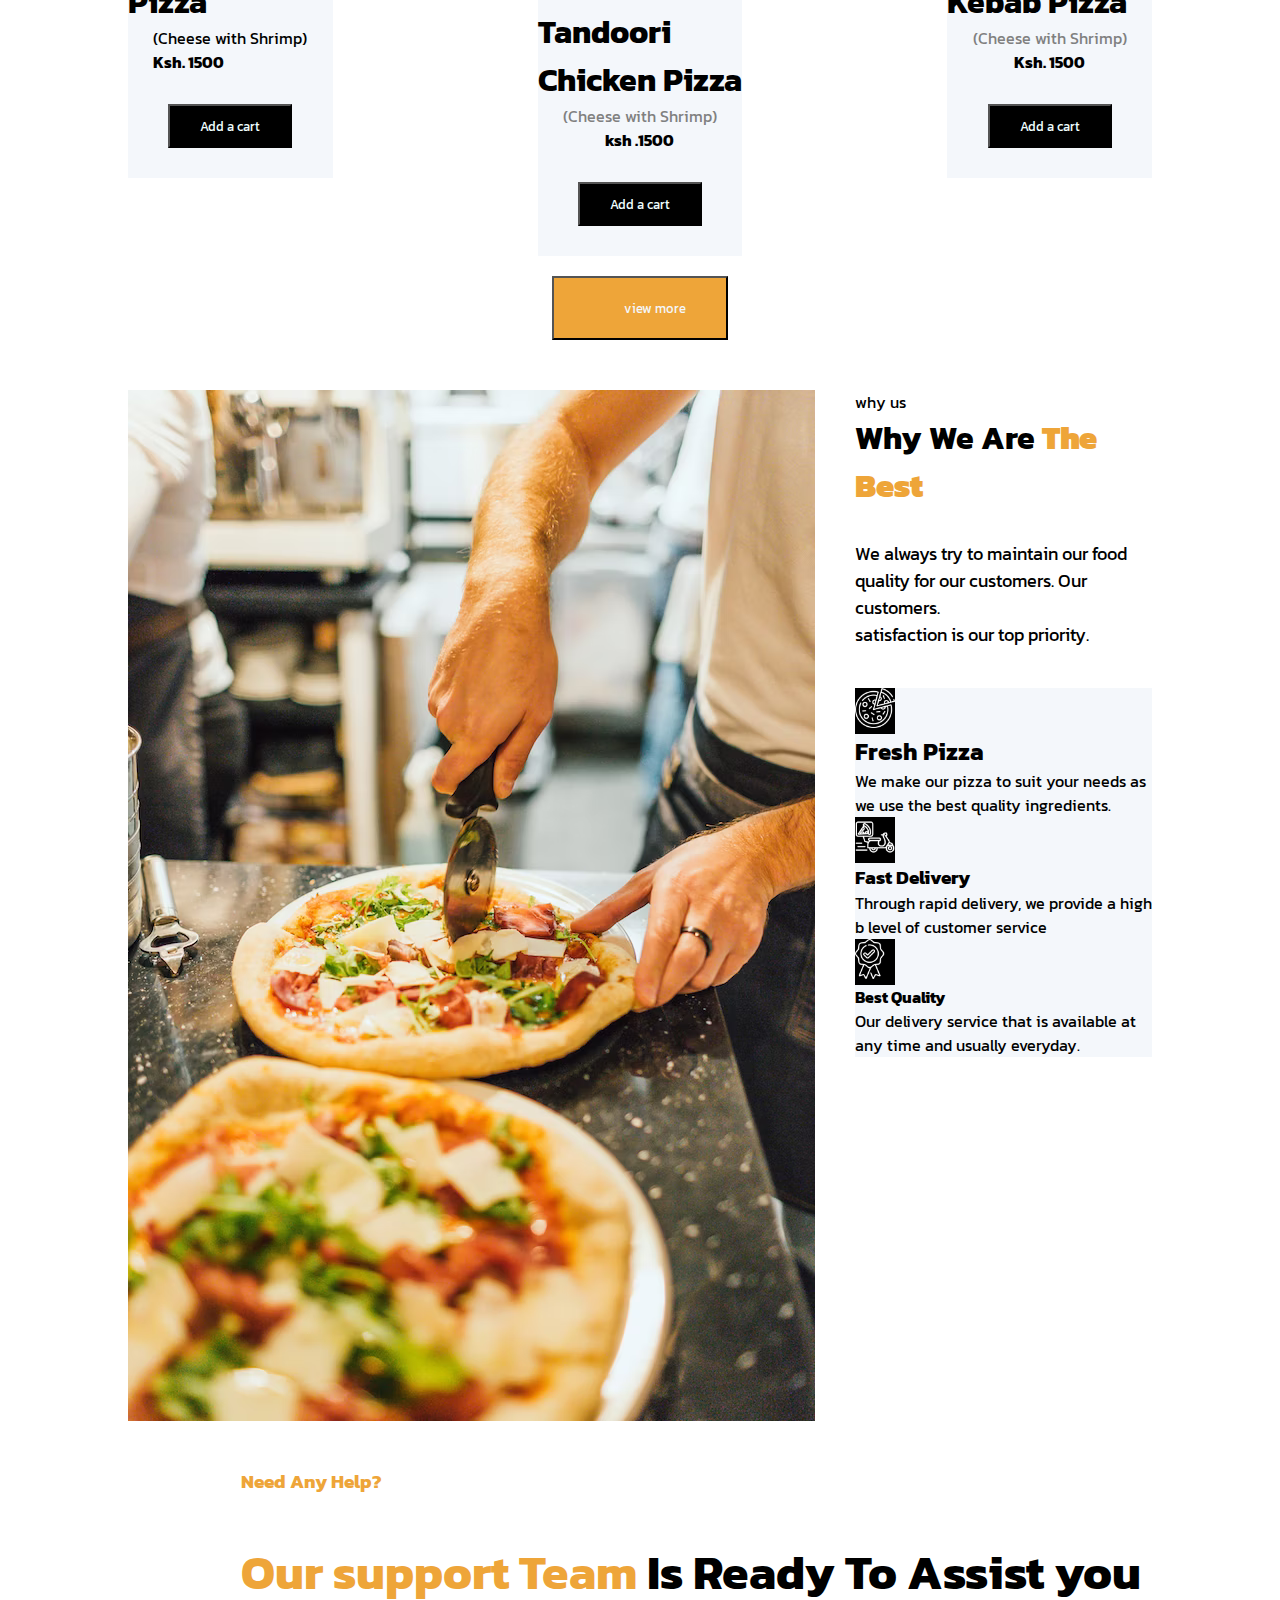
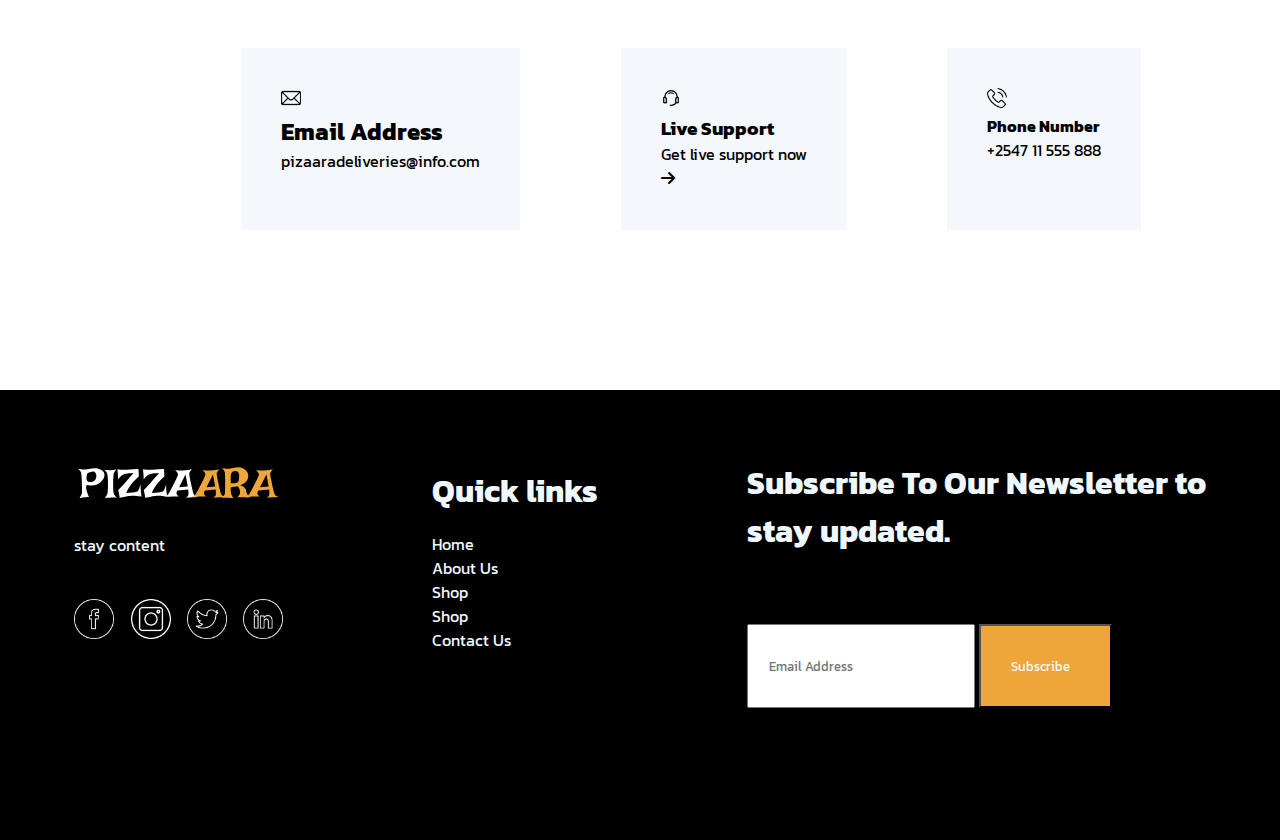
==== commit e06eafc7: "added a search box" ====
--- a/index.html
+++ b/index.html
@@ -58,11 +58,11 @@
           </p>
 
           <div class="hero-content__left--search area">
-            <div class=" hero__nav--imput">
-            <i class="fa-solid fa-magnifying-glass" *2></i>
-
-            <input  class="hero__content--style" type="text" placeholder="find pizza" />
-            <botton class="hero-content__left--button"> Search</botton>
+            <div class="hero__input">
+            <i class="fa-solid fa-magnifying-glass fa-2x"></i>
+            <input  class="hero__content--style" type="text" placeholder="find pizza Type" />
+            <button class="hero-content__left--but
+ton"> Search</button>
           </div>
 </div>
 
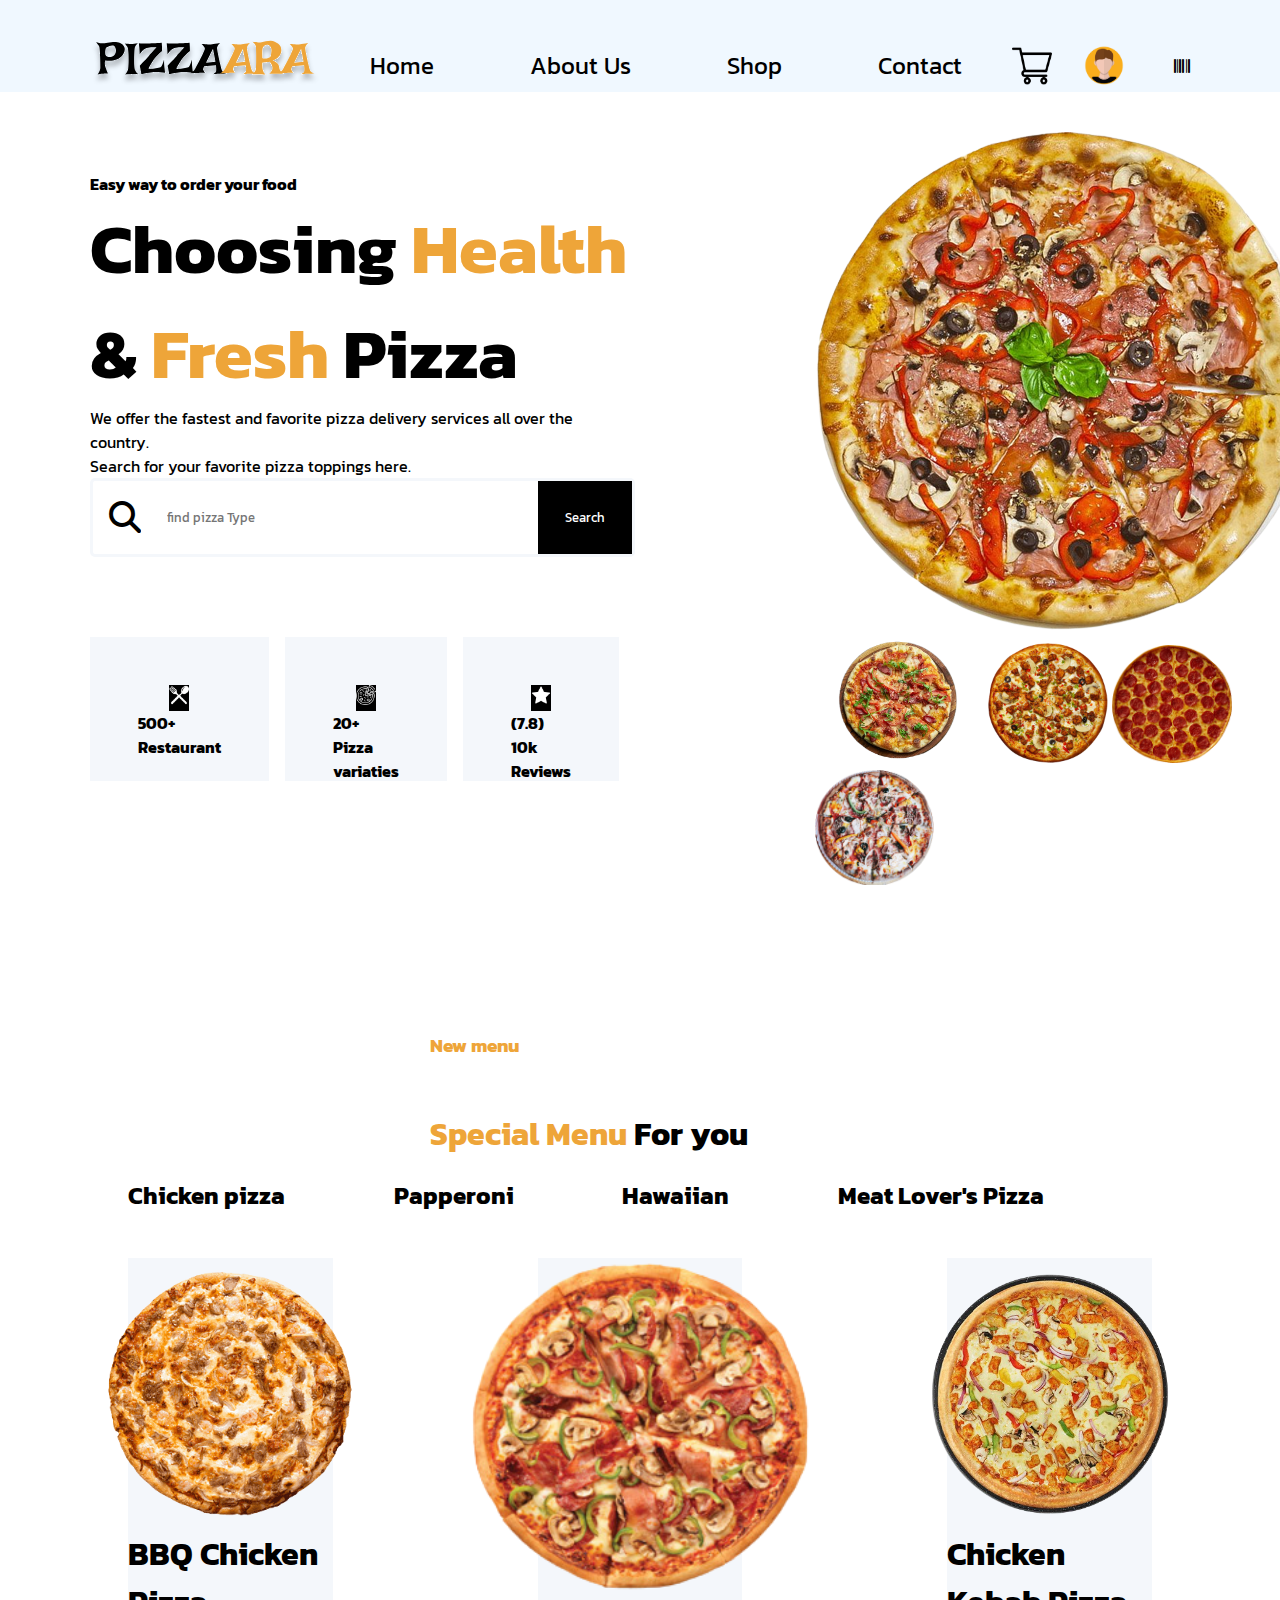
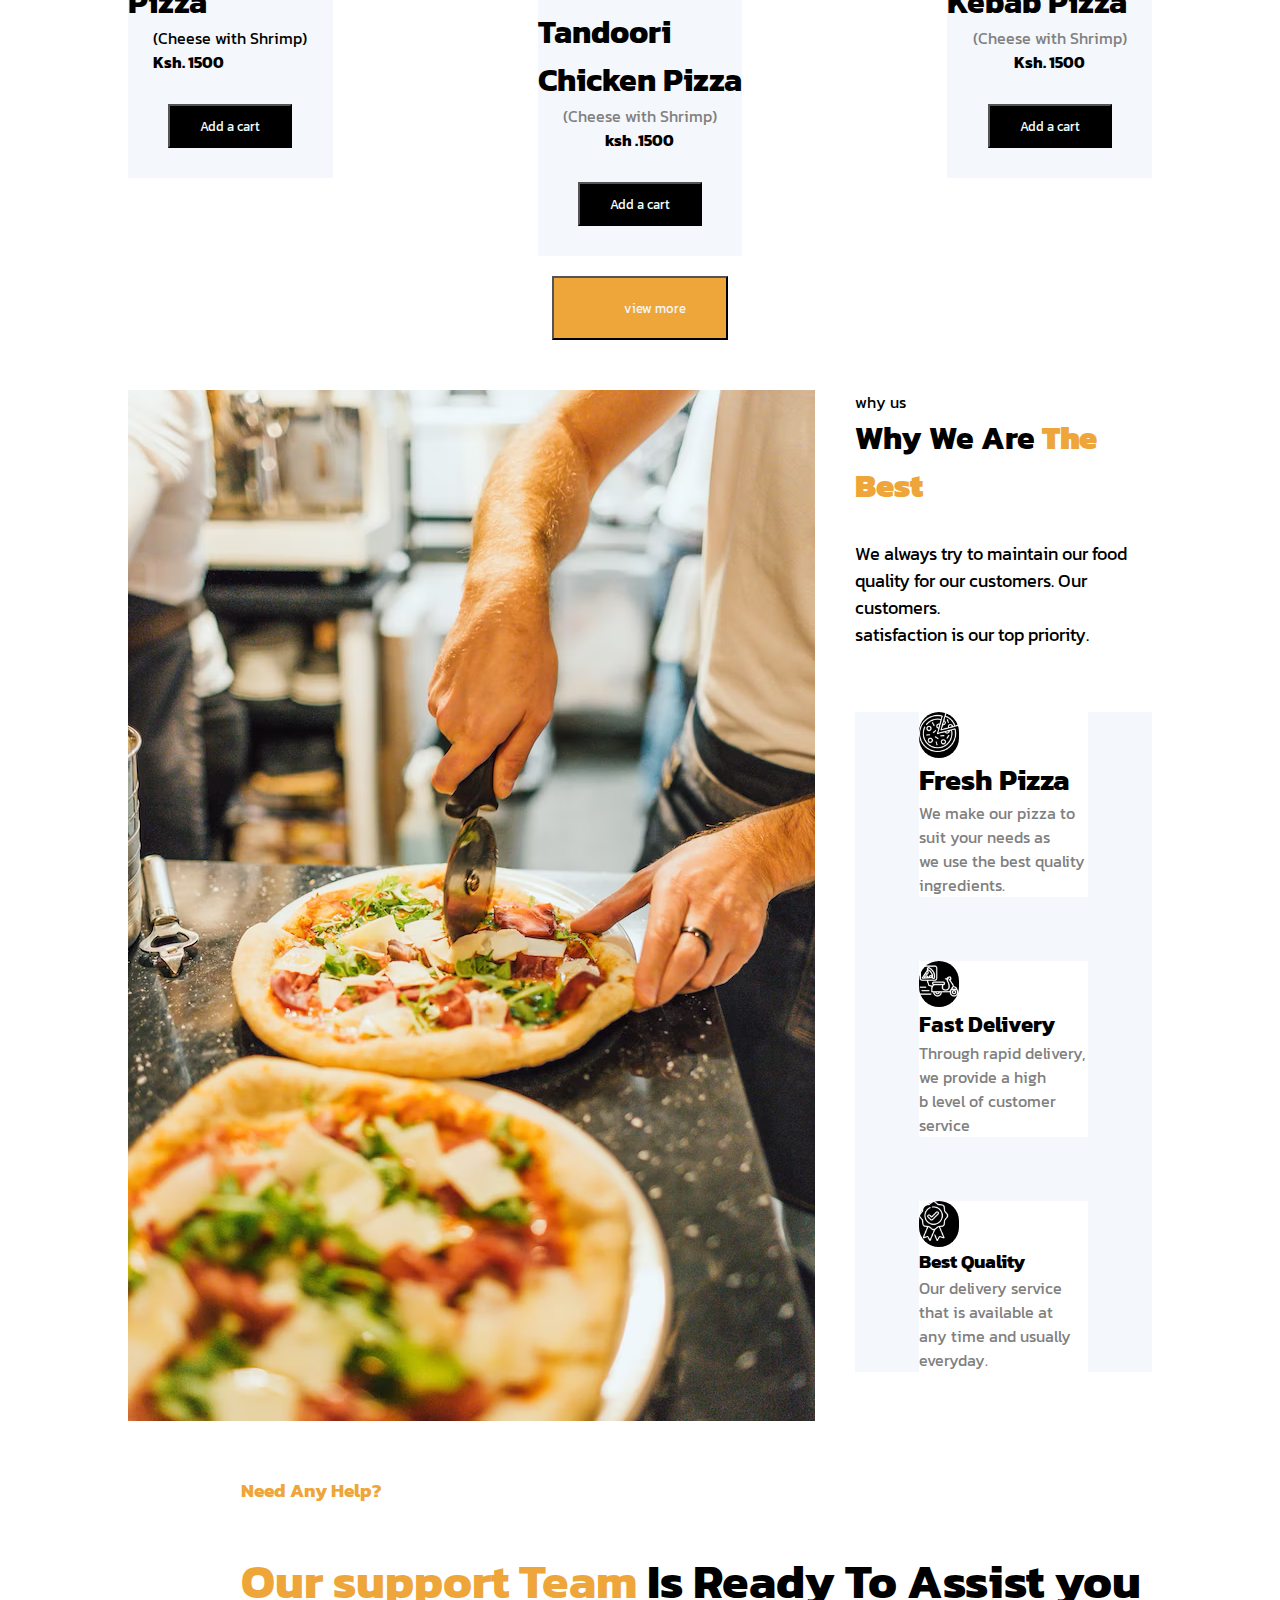
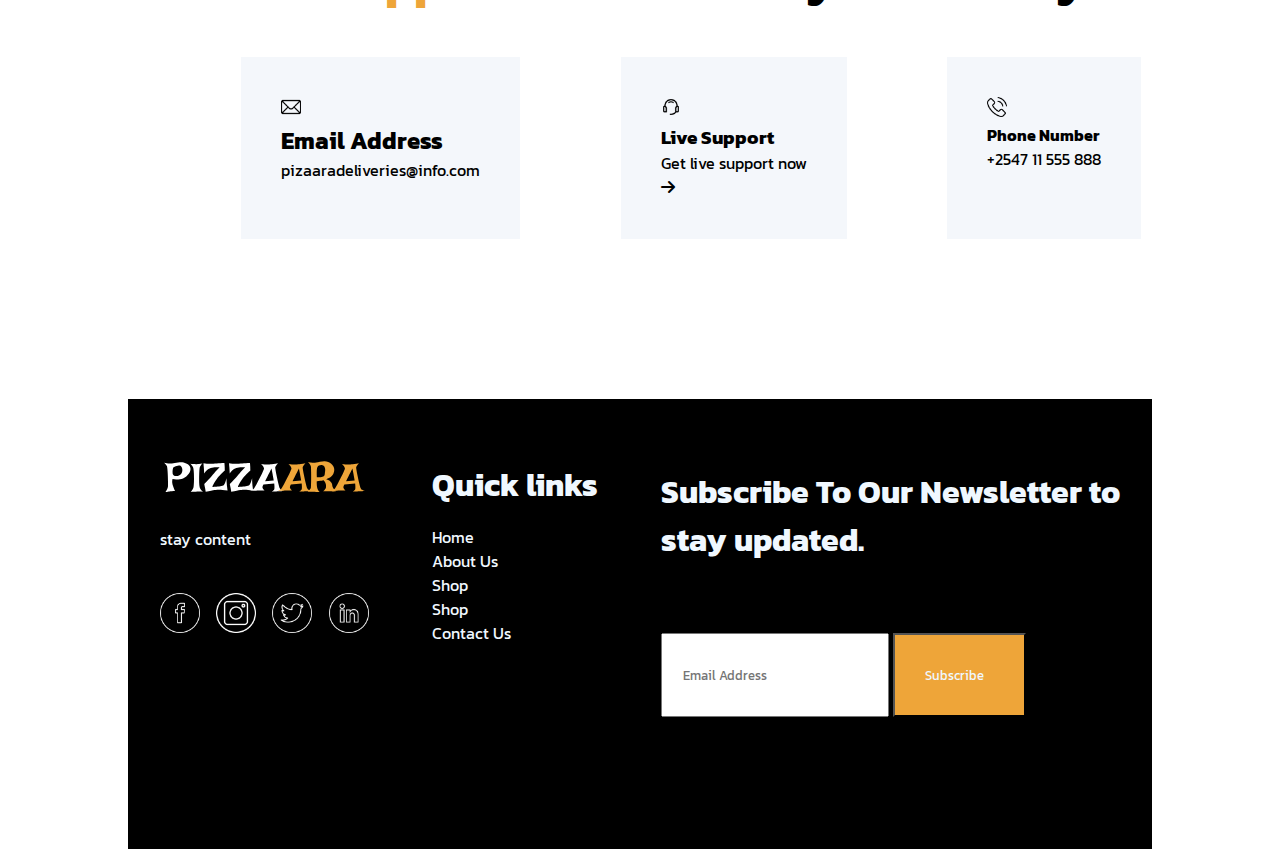
==== commit 51ba8f53: "added background" ====
--- a/index.html
+++ b/index.html
@@ -20,91 +20,94 @@
   <body>
     <header>
       <!-- header -->
-      
-        <nav>
-          <div class="nav__container">
-            <div class="image">
-              <img src="images/logo.svg" width="230px" />
-            </div>
-            <div class="nav-right">
-              <ul>
-                <li><a  href="index.html">Home </a></li>
-                <li><a href="about us">About Us </a></li>
-                <li><a href="shop.html" > Shop</a></li>
-                <li><a href="contact" >Contact </a></li>
-              </ul>
-            </div>
-            <div class="nav-cart">
-              <img src="images/shopping-cart.png" width="40px" />
-              <img src="images/avatar.png" width="40em" />
-            </div>
-            <i class="fa-solid fa-barcode"></i>
-          </div>
-        </nav>
-      </header>
-      <!-- hero-content -->
-      <div class="hero-content">
-        <div class="hero-content__left">
-          <p class="hero-content__left--paragraph">
-            <strong>Easy way to order your food</strong>
-          </p>
-          <h1 class="hero-content__left--heading">
-            Choosing <span class="orange">Health</span> <br />
-            & <span class="orange">Fresh </span>Pizza
-          </h1>
-          <p class="hero__para">
-            We offer the fastest and favorite pizza delivery services all over
-            the country.<br />Search for your favorite pizza toppings here.
-          </p>
-
-          <div class="hero-content__left--search area">
-            <div class="hero__input">
+
+      <nav>
+        <div class="nav__container">
+          <div class="image">
+            <img src="images/logo.svg" width="230px" />
+          </div>
+          <div class="nav-right">
+            <ul>
+              <li><a href="index.html">Home </a></li>
+              <li><a href="about us">About Us </a></li>
+              <li><a href="shop.html"> Shop</a></li>
+              <li><a href="contact">Contact </a></li>
+            </ul>
+          </div>
+          <div class="nav-cart">
+            <img src="images/shopping-cart.png" width="40px" />
+            <img src="images/avatar.png" width="40em" />
+          </div>
+          <i class="fa-solid fa-barcode"></i>
+        </div>
+      </nav>
+    </header>
+    <!-- hero-content -->
+    <div class="hero-content">
+      <div class="hero-content__left">
+        <p class="hero-content__left--paragraph">
+          <strong>Easy way to order your food</strong>
+        </p>
+        <h1 class="hero-content__left--heading">
+          Choosing <span class="orange">Health</span> <br />
+          & <span class="orange">Fresh </span>Pizza
+        </h1>
+        <p class="hero__para">
+          We offer the fastest and favorite pizza delivery services all over the
+          country.<br />Search for your favorite pizza toppings here.
+        </p>
+
+        <div class="hero-content__left--search area">
+          <div class="hero__input">
             <i class="fa-solid fa-magnifying-glass fa-2x"></i>
-            <input  class="hero__content--style" type="text" placeholder="find pizza Type" />
-            <button class="hero-content__left--but
-ton"> Search</button>
-          </div>
-</div>
-
-          <div class="hero-content__left--cards">
-            <div class="hero-content__left--images">
-              <div class="img"><img src="images/cutlery.png" /></div>
-              <p>
-                500+<br />
-                Restaurant
-              </p>
-            </div>
-            <div class="hero-content__left--images">
-              <div class="img"><img src="images/fresh-pizza.png" /></div>
-              <p>
-                20+<br />
-                Pizza variaties
-              </p>
-            </div>
-            <div class="hero-content__left--images">
-              <div class="img"><img src="images/star.png" /></div>
-              <p>
-                (7.8)<br />
-                10k Reviews
-              </p>
-            </div>
-          </div>
-        </div>
-
-        <div class="hero-content__right">
-          <div class="hero-content__right--large pic">
-            <img src="images/hero-pizza.png" />
-          </div>
-          <div class="hero-content__right--smallpic">
-            <img src="images/pizza-1.png" width="170px" />
-            <img src="images/pizza-2.png" width="120px" />
-            <img src="images/pizza-3.png" width="120px" />
-            <img src="images/pizza-4.png" width="120px" />
+            <input
+              class="hero__content--style"
+              type="text"
+              placeholder="find pizza Type"
+            />
+            <button class="hero-content__left--but ton">Search</button>
+          </div>
+        </div>
+
+        <div class="hero-content__left--cards">
+          <div class="hero-content__left--images">
+            <div class="img"><img src="images/cutlery.png" /></div>
+            <p>
+              500+<br />
+              Restaurant
+            </p>
+          </div>
+          <div class="hero-content__left--images">
+            <div class="img"><img src="images/fresh-pizza.png" /></div>
+            <p>
+              20+<br />
+              Pizza variaties
+            </p>
+          </div>
+          <div class="hero-content__left--images">
+            <div class="img"><img src="images/star.png" /></div>
+            <p>
+              (7.8)<br />
+              10k Reviews
+            </p>
           </div>
         </div>
       </div>
 
-      <div class="container">
+      <div class="hero-content__right">
+        <div class="hero-content__right--large pic">
+          <img src="images/hero-pizza.png" />
+        </div>
+        <div class="hero-content__right--smallpic">
+          <img src="images/pizza-1.png" width="170px" />
+          <img src="images/pizza-2.png" width="120px" />
+          <img src="images/pizza-3.png" width="120px" />
+          <img src="images/pizza-4.png" width="120px" />
+        </div>
+      </div>
+    </div>
+
+    <div class="container">
       <!-- menu -->
       <div class="menu__container">
         <div class="menu__left">
@@ -121,174 +124,181 @@
           <li><a>Papperoni</a></li>
           <li><a> Hawaiian</a></li>
           <li><a>Meat Lover's Pizza </a></li>
-      <ul>
-      </div>
-      <div class="menu__left--cont">
-        <div class="images">
-          <img src="images/barbecue-chicken-pizza.png" width="270px" />
-          <h1>BBQ Chicken Pizza</h1>
-          <p>
-            (Cheese with Shrimp)<br />
-            <strong> Ksh. 1500</strong>
-          </p>
-
-          <button class="cart">Add a cart</button>
-        </div>
-
-        <div class="images">
-          <img src="images/tandoori-chicken.png" width="350px" />
-          <h1>Tandoori Chicken Pizza</h1>
-          <p class="color__menu">
-            (Cheese with Shrimp)<br />
-          </p>
-
-            <p>
-            <strong>ksh .1500</strong>
-          </p>
-
-          <button class="cart">Add a cart</button>
-        </div>
-
-        <div class="images">
-          <img src="images/kebab.png" width="350px" />
-          <h1>Chicken Kebab Pizza</h1>
-          <p class="color__menu">
-            (Cheese with Shrimp)<br />
-            </p>
-            <p>
-            <strong>Ksh. 1500</strong>
-          </p>
-          <button class="cart">Add a cart</button>
-        </div>
-      </div>
-      <button class="view">view more</button>
-
-      <div class="menu__pizza">
-        <div class="why__us">
-          <img src="images/why-us.png" />
-        </div>
-        <div class="menu__right">
-          <p><span class="menu__right--or">why us </span></p>
-          <h1>Why We Are <span class="ot">The Best </span></h1>
-          <p class="menu__right--p">
-            We always try to maintain our food quality for our customers. Our
-            customers.<br />
-            satisfaction is our top priority.
-          </p>
-
-          <div class="menu__right--columns">
-            <div class="menu">
-              <div class="menu__right--columns--col">
-                <img src="images/fresh-pizza.png" width="40em" />
-              </div>
-              <div class="about us">
-                <h2>Fresh Pizza</h2>
+          <ul>
+            </div>
+
+            <div class="menu__left--cont">
+              <div class="images">
+                <img src="images/barbecue-chicken-pizza.png" width="270px" />
+                <h1>BBQ Chicken Pizza</h1>
                 <p>
-                  We make our pizza to suit your needs as <br />we use the best
-                  quality ingredients.
+                  (Cheese with Shrimp)<br />
+                  <strong> Ksh. 1500</strong>
                 </p>
+
+                <button class="cart">Add a cart</button>
+              </div>
+
+              <div class="images">
+                <img src="images/tandoori-chicken.png" width="350px" />
+                <h1>Tandoori Chicken Pizza</h1>
+                <p class="color__menu">(Cheese with Shrimp)<br /></p>
+
+                <p>
+                  <strong>ksh .1500</strong>
+                </p>
+
+                <button class="cart">Add a cart</button>
+              </div>
+
+              <div class="images">
+                <img src="images/kebab.png" width="350px" />
+                <h1>Chicken Kebab Pizza</h1>
+                <p class="color__menu">(Cheese with Shrimp)<br /></p>
+                <p>
+                  <strong>Ksh. 1500</strong>
+                </p>
+                <button class="cart">Add a cart</button>
               </div>
             </div>
-            <div class="menu">
-              <div class="menu__right--columns--col">
-                <img src="images/fast-delivery.png" width="40em" />
-              </div>
-              <div class="about us">
-                <h3>Fast Delivery</h3>
-                <p>
-                  Through rapid delivery, we provide a high<br />b level of
-                  customer service
+            <button class="view">view more</button>
+
+            <div class="menu__pizza">
+              <div class="why__us">
+                <img src="images/why-us.png" />
+              </div>
+              <div class="menu__right">
+                <p><span class="menu__right--or">why us </span></p>
+                <h1>Why We Are <span class="ot">The Best </span></h1>
+                <p class="menu__right--p">
+                  We always try to maintain our food quality for our customers.
+                  Our customers.<br />
+                  satisfaction is our top priority.
                 </p>
+                <!-- <div class="menu__right--columns"> -->
+                <div class="menu__re">
+                  <div class="menu">
+                    <div class="menu__right--columns--col">
+                      <img src="images/fresh-pizza.png" width="40em" />
+                    </div>
+                    <div class="about__us">
+                      <h2>Fresh Pizza</h2>
+                    </div>
+                      <p class="col">
+                        We make our pizza to suit your needs as <br />we use the
+                        best quality ingredients.
+                      </p>
+                  </div>
+                 
+                  <div class="menu">
+                    <div class="menu__right--columns--col">
+                      <img src="images/fast-delivery.png" width="40em" />
+                    </div>
+                    <div class="about__us">
+                      <h3>Fast Delivery</h3>
+                    </div>
+                      <p class="col" >
+                        Through rapid delivery, we provide a high<br />b level
+                        of customer service
+                      </p>
+                  </div>
+                  <div class="menu">
+                    <div class="menu__right--columns--col">
+                      <img src="images/quality.png" width="40em" />
+                    </div>
+                    <div class="about__us">
+                      <h4>Best Quality</h4>
+                    </div>
+                      <p class="col">
+                        Our delivery service that is available at<br />
+                        any time and usually everyday.
+                      </p>
+                  </div>
+                </div>
+                
+                </div>
+              </div>
+              <div class="menu__right--center">
+                <div class="center">
+                  <div class="pa">
+                    <p><span class="co"> Need Any Help? </span></p>
+                  </div>
+                  <div class="style">
+                    <h1>
+                      <span class="co">Our support Team</span> Is Ready To
+                      Assist you
+                    </h1>
+                  </div>
+                  <div class="menu__right--center--icons">
+                    <div class="menu__right--emails">
+                      <div class="menu__right--png">
+                        <img src="images/mail.png" width="20em" />
+                      </div>
+                      <div class="menu__ right--links">
+                        <h2>Email Address</h2>
+                        <p1>pizaaradeliveries@info.com</p1>
+                      </div>
+                    </div>
+                    <div class="menu__right--emails">
+                      <img src="images/live-support.png" width="20em" />
+
+                      <div class="menu__ right--links">
+                        <h3>Live Support</h3>
+                        <p2>Get live support now</p2>
+                      </div>
+                      <i class="fa-solid fa-arrow-right"></i>
+                    </div>
+                    <div class="menu__right--emails">
+                      <img src="images/phone.png" width="20em" />
+                      <div class="menu__ right--links">
+                        <h4>Phone Number</h4>
+                        <p3>+2547 11 555 888</p3>
+                      </div>
+                    </div> 
+                
+                </div>
               </div>
             </div>
-            <div class="menu__right--columns--col">
-              <img src="images/quality.png" width="40em" />
-            </div>
-            <div class="about us">
-              <h4>Best Quality</h4>
-              <p>
-                Our delivery service that is available at<br />
-                any time and usually everyday.
-              </p>
-            </div>
-          </div>
-        </div>
-      </div>
-      <div class="menu__right--center">
-        <div class="center">
-          <div class="pa">
-            <p><span class="co"> Need Any Help? </span></p>
-          </div>
-          <div class="style">
-            <h1>
-              <span class="co">Our support Team</span> Is Ready To Assist you
-            </h1>
-          </div>
-          <div class="menu__right--center--icons">
-            <div class="menu__right--emails">
-              <div class="menu__right--png">
-              <img src="images/mail.png" width="20em" />
-            </div>
-            <div class="menu__ right--links">
-              <h2>Email Address</h2>
-              <p1>pizaaradeliveries@info.com</p1>
-            </div>
-            </div>
-            <div class="menu__right--emails">
-              <img src="images/live-support.png" width="20em" />
-
-              <div class="menu__ right--links">
-              <h3>Live Support</h3>
-              <p2>Get live support now</p2>
-              </div>
-              <i class="fa-solid fa-arrow-right"></i>
-            </div>
-            <div class="menu__right--emails">
-              <img src="images/phone.png" width="20em" />
-              <div class="menu__ right--links">
-              <h4>Phone Number</h4>
-              <p3>+2547 11 555 888</p3>
-              </div>
-            </div>
-          </div>
-        </div>
-      </div>
+
+            <!-- footer -->
+            <div class="footer__section">
+              <div class="footer">
+                <img src="images/logo_light.svg" />
+                <div class="im">
+                  <p>stay content</p>
+                </div>
+                <div class="footer__image">
+                  <img src="images/facebook.png" width="40px" />
+                  <img src="images/instagram.png" width="40px" />
+                  <img src="images/twitter.png" width="40px" />
+                  <img src="images/linkedin.png" width="40px" />
+                </div>
+              </div>
+              <div class="footer__links">
+                <div class="link">
+                  <h1 class="footer__move">Quick links</h1>
+                  <ul>
+                    <li>Home</li>
+                    <li>About Us</li>
+                    <li>Shop</li>
+                    <li>Shop</li>
+                    <li>Contact Us</li>
+                  </ul>
+                </div>
+              </div>
+              <div class="footer__links--seach">
+                <div class="search">
+                  <h1>Subscribe To Our Newsletter to <br />stay updated.</h1>
+                  <input
+                    class="sp"
+                    placeholder="Email Address"
+                    class="email-input"
+                  />
+                  <button class="subscribe-button">Subscribe</button>
+                </div>
+              </div>
+      
+      
     </div>
-
-      <!-- footer -->
-      <div class="footer__section">
-        <div class="footer">
-          <img src="images/logo_light.svg" />
-          <div class="im">
-            <p>stay content</p>
-          </div>
-          <div class="footer__image">
-            <img src="images/facebook.png" width="40px" />
-            <img src="images/instagram.png" width="40px" />
-            <img src="images/twitter.png" width="40px" />
-            <img src="images/linkedin.png" width="40px" />
-          </div>
-        </div>
-        <div class="footer__links">
-          <div class="link">
-            <h1 class="footer__move">Quick links</h1>
-            <ul>
-              <li>Home</li>
-              <li>About Us</li>
-              <li>Shop</li>
-              <li>Shop</li>
-              <li>Contact Us</li>
-            </ul>
-          </div>
-        </div>
-        <div class="footer__links--seach">
-          <div class="search">
-            <h1>Subscribe To Our Newsletter to <br />stay updated.</h1>
-            <input class="sp" placeholder="Email Address" class="email-input" />
-            <button class="subscribe-button">Subscribe</button>
-          </div>
-        </div>
-      </div>
-      
   </body>
 </html>
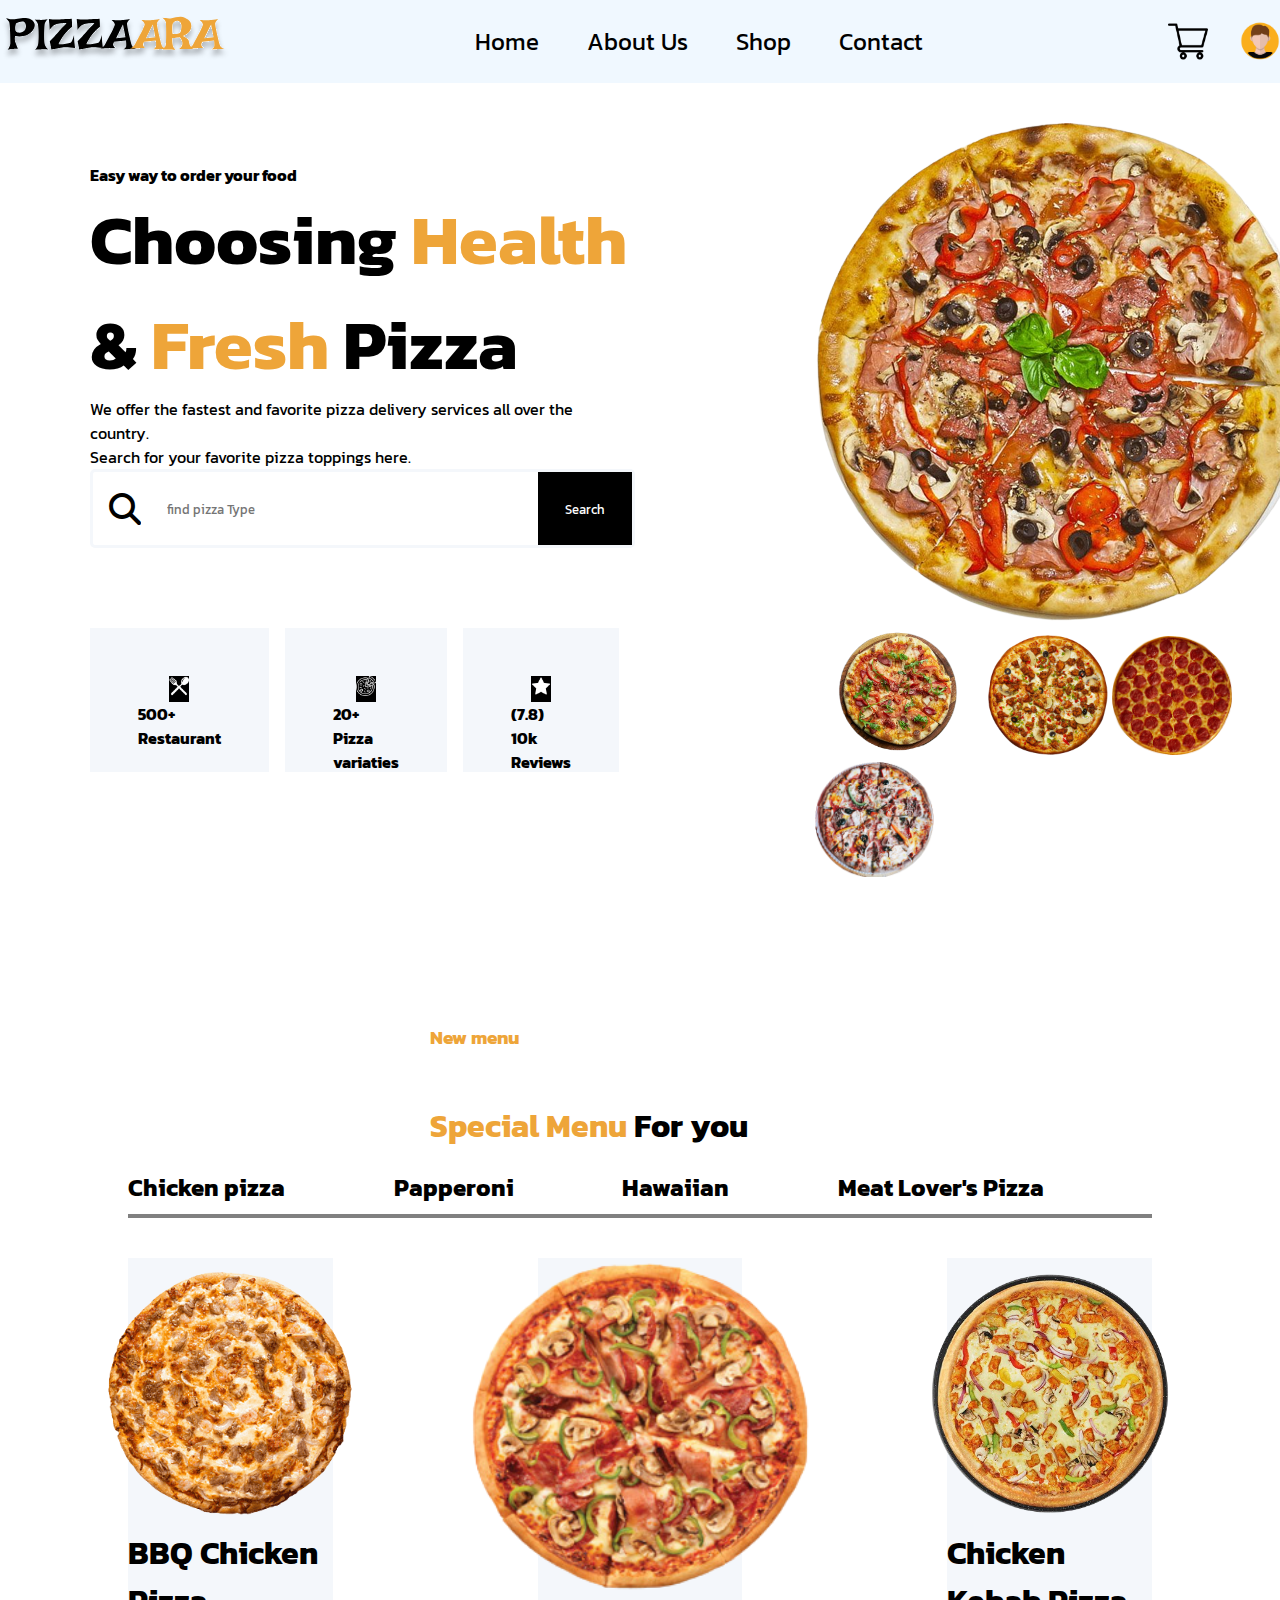
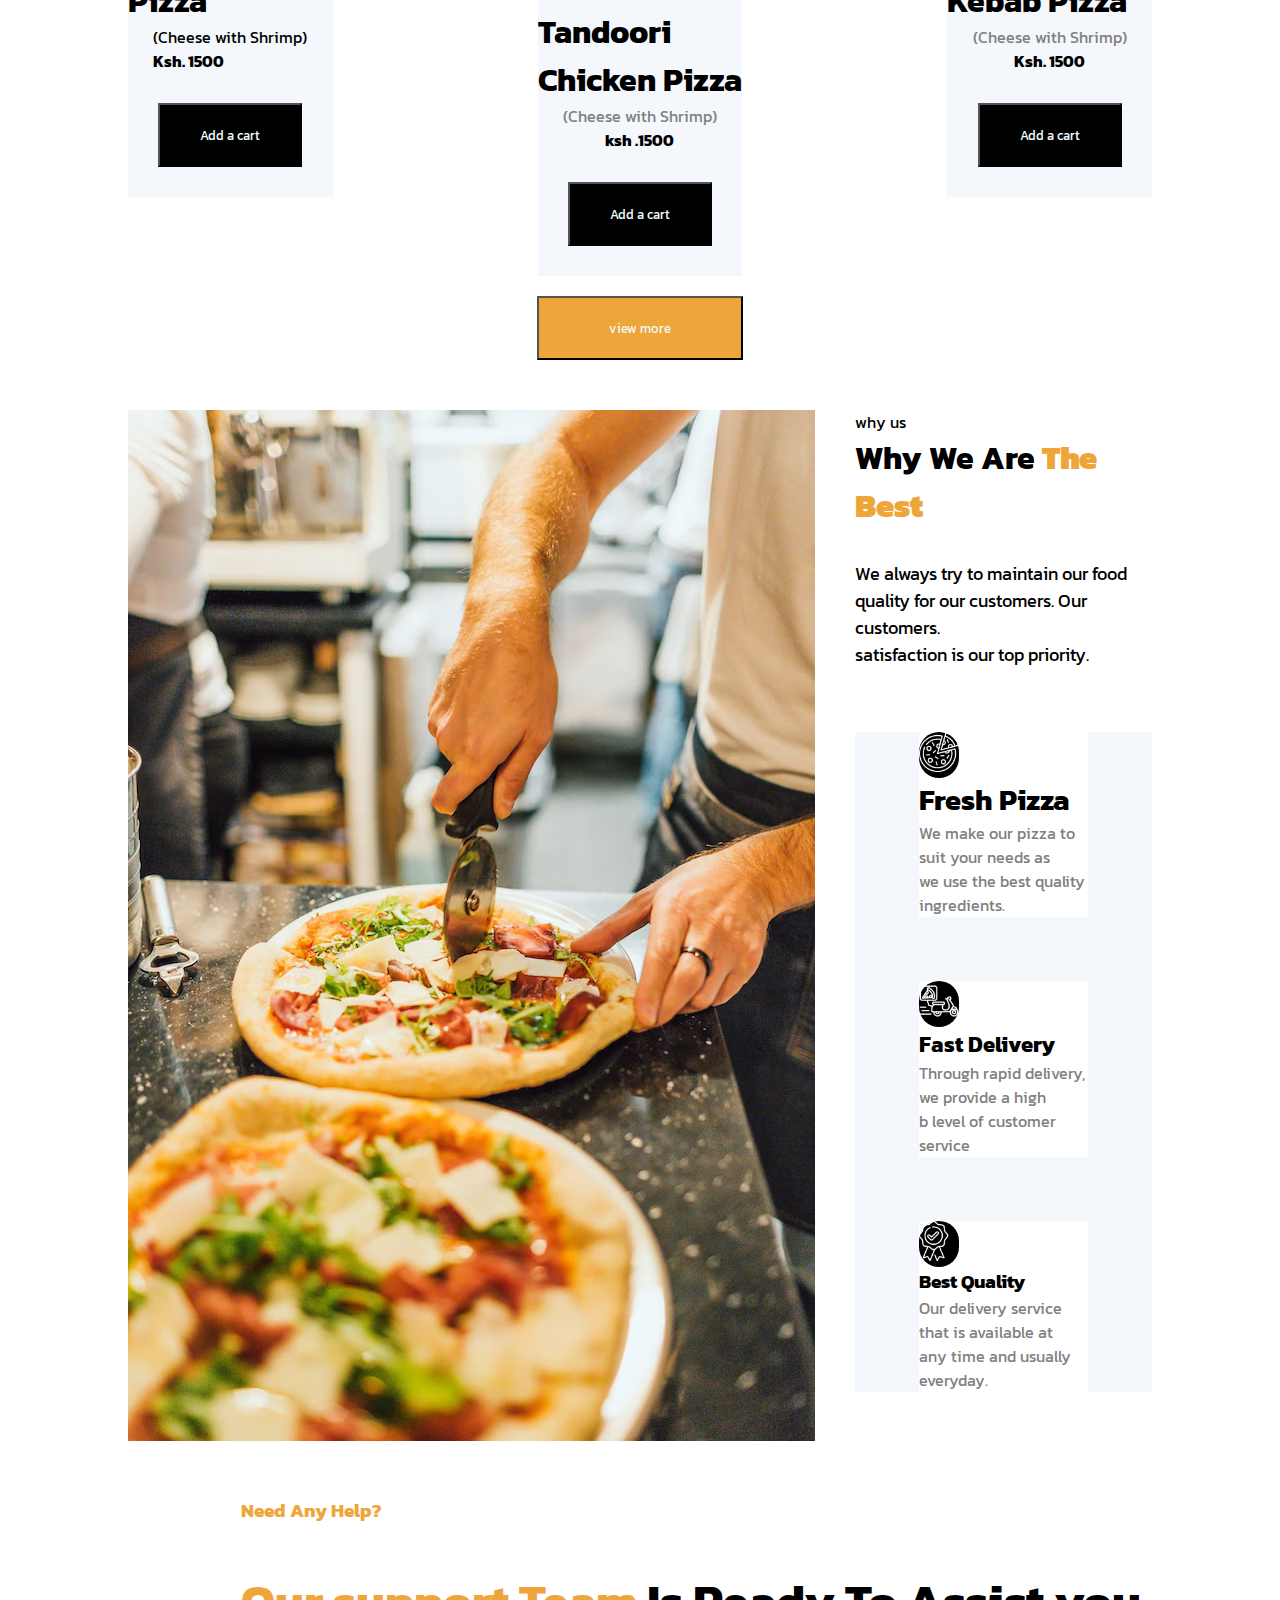
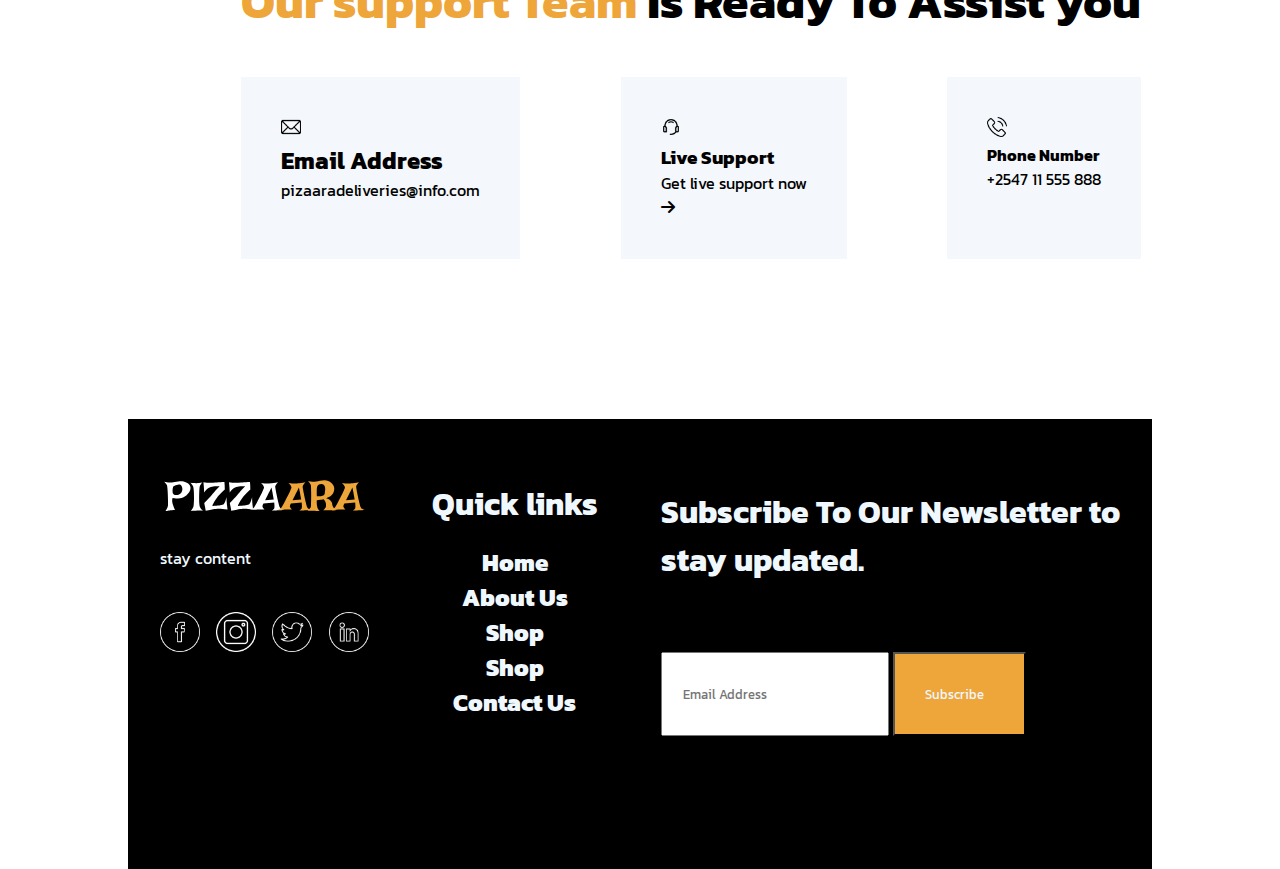
==== commit fbe60ac5: "made the nav bar responsive" ====
--- a/index.html
+++ b/index.html
@@ -37,8 +37,10 @@
           <div class="nav-cart">
             <img src="images/shopping-cart.png" width="40px" />
             <img src="images/avatar.png" width="40em" />
-          </div>
-          <i class="fa-solid fa-barcode"></i>
+            <div  class=hambeger>
+            <i class="fa-solid fa-barcode"></i>
+            </div>
+          </div>
         </div>
       </nav>
     </header>
@@ -249,6 +251,7 @@
                       <i class="fa-solid fa-arrow-right"></i>
                     </div>
                     <div class="menu__right--emails">
+                      
                       <img src="images/phone.png" width="20em" />
                       <div class="menu__ right--links">
                         <h4>Phone Number</h4>
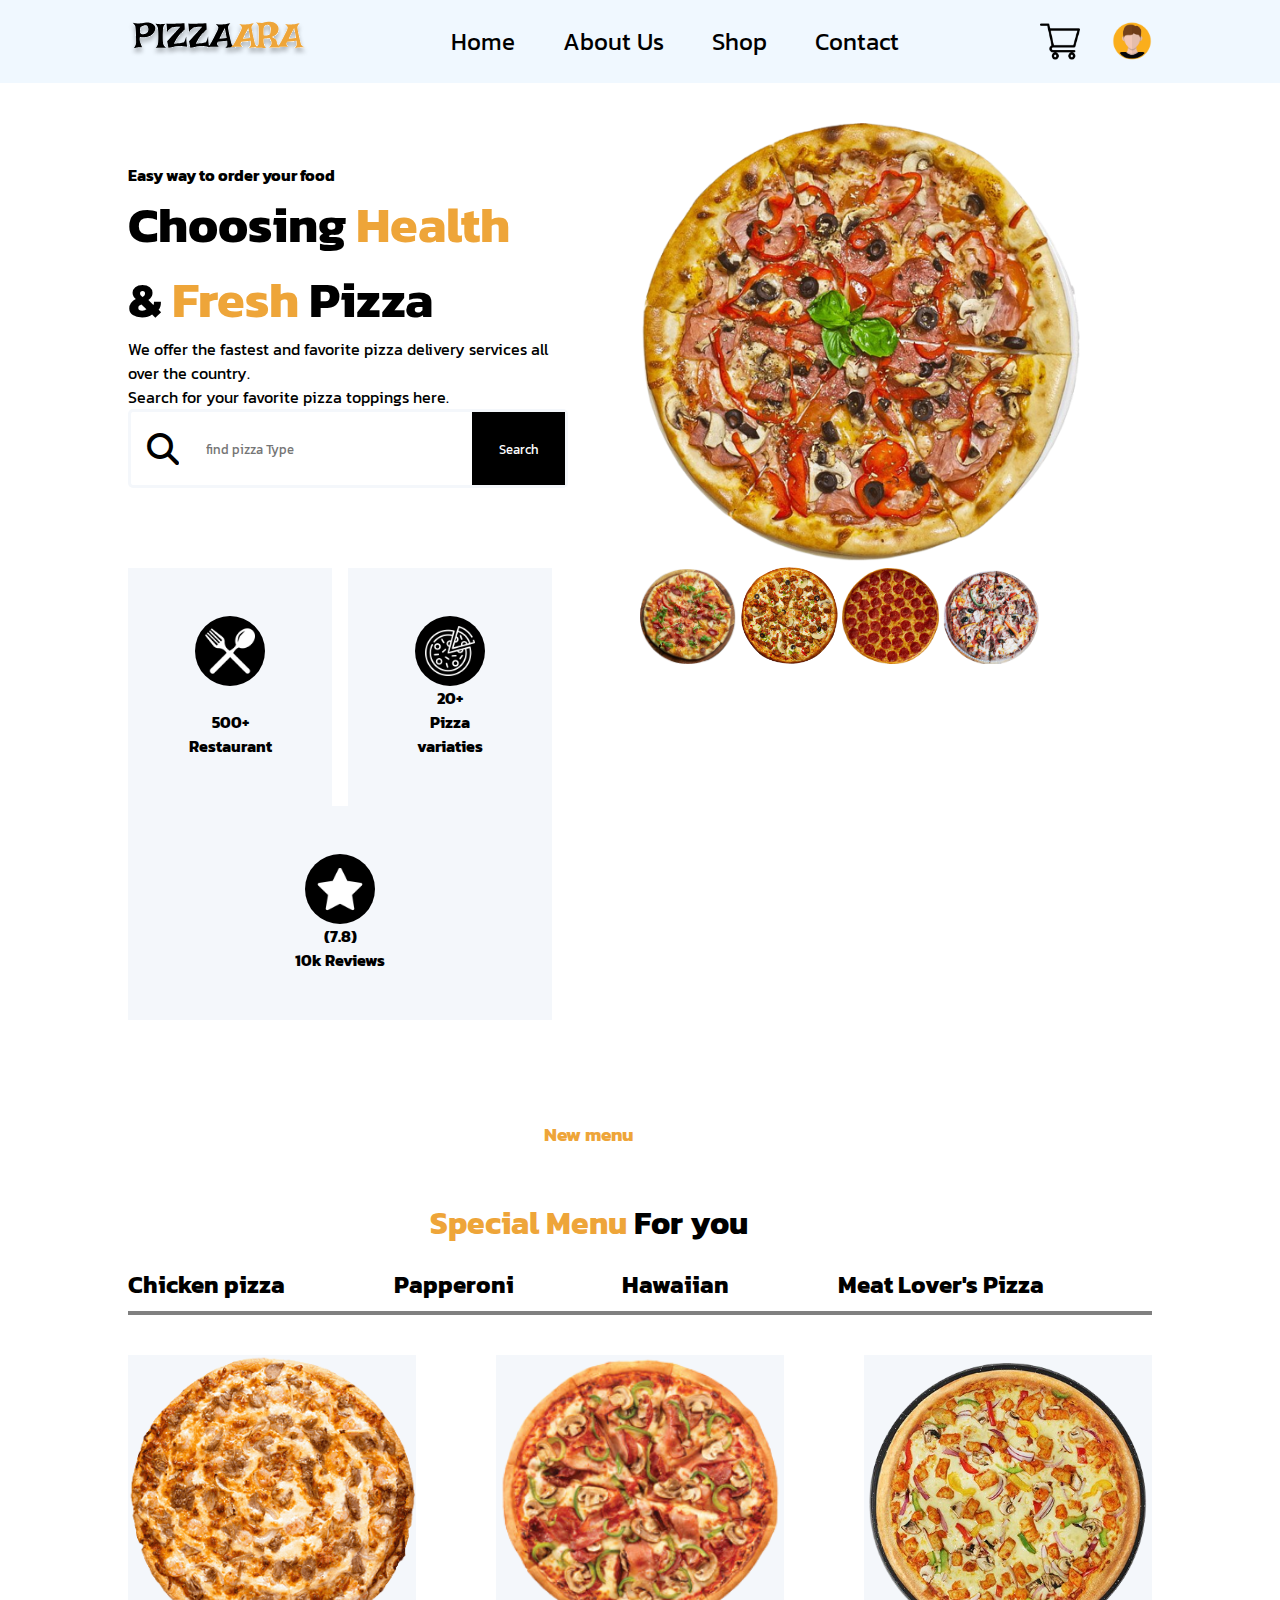
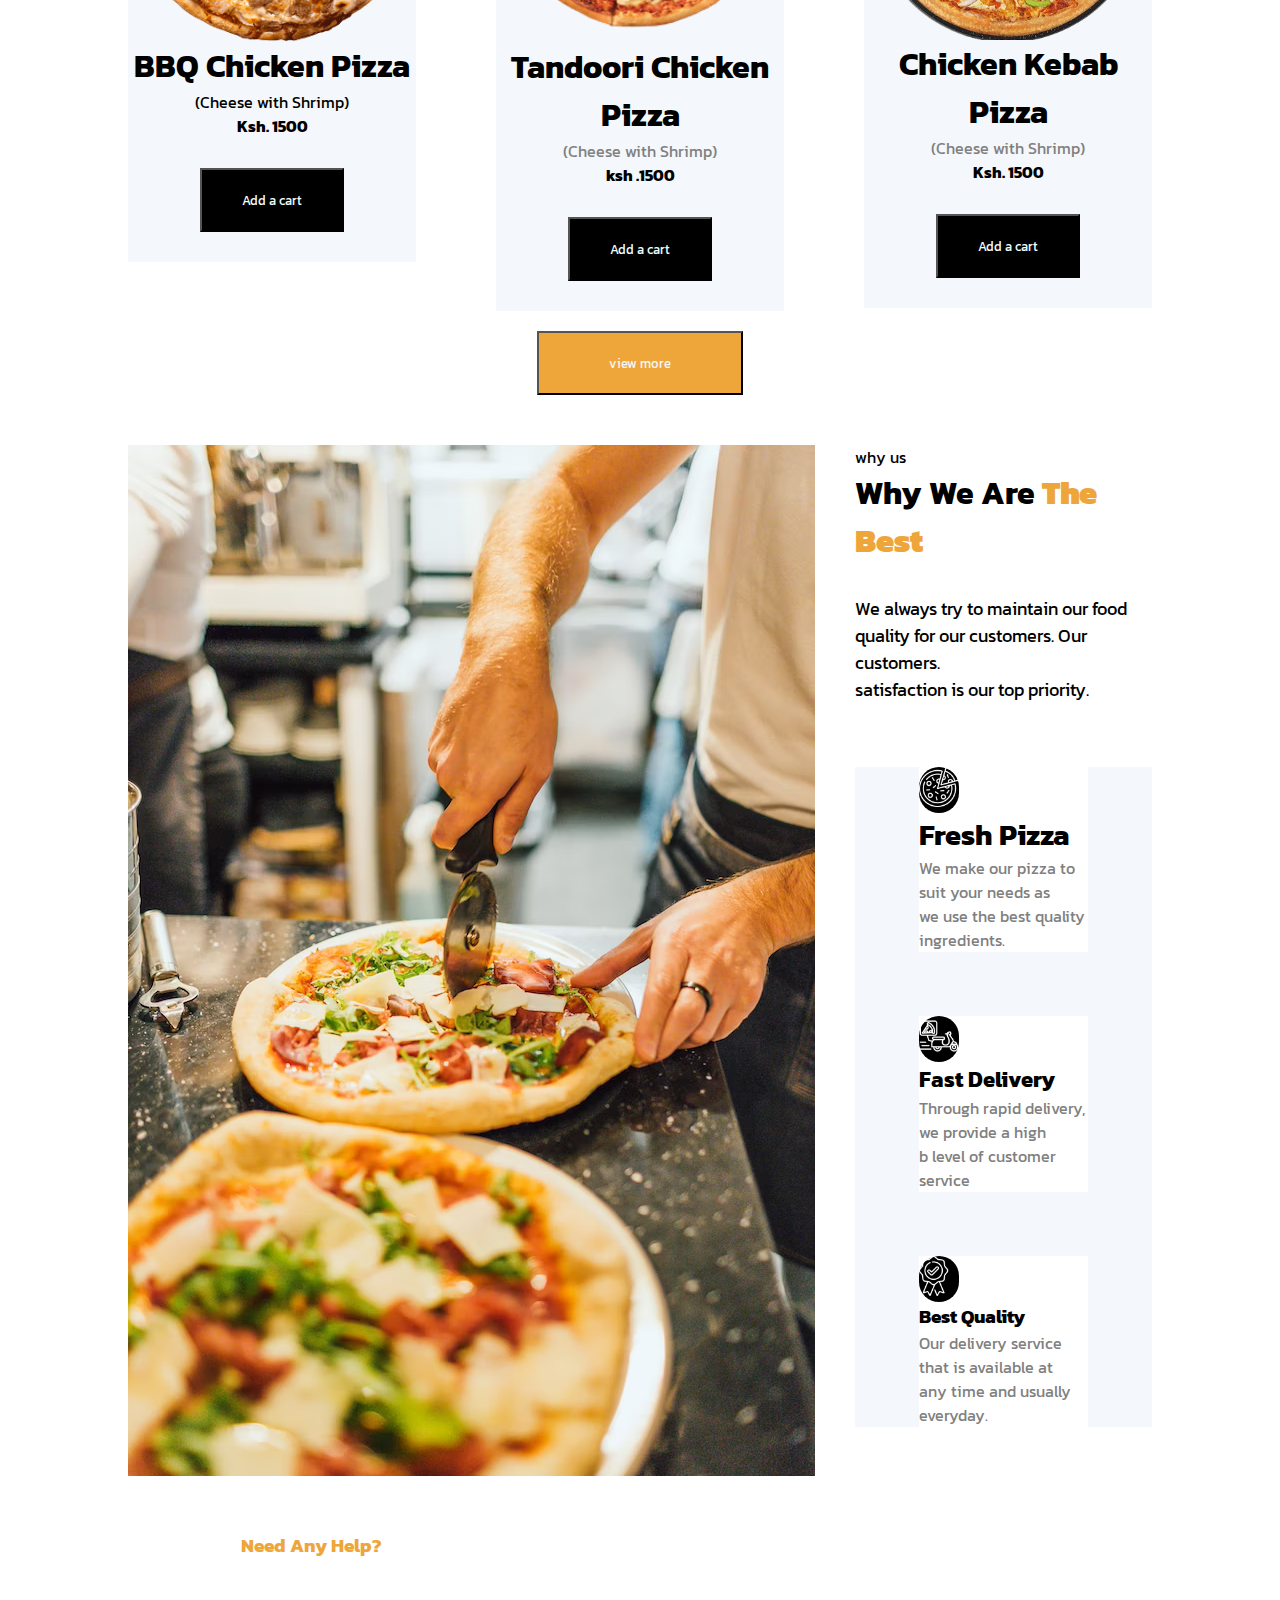
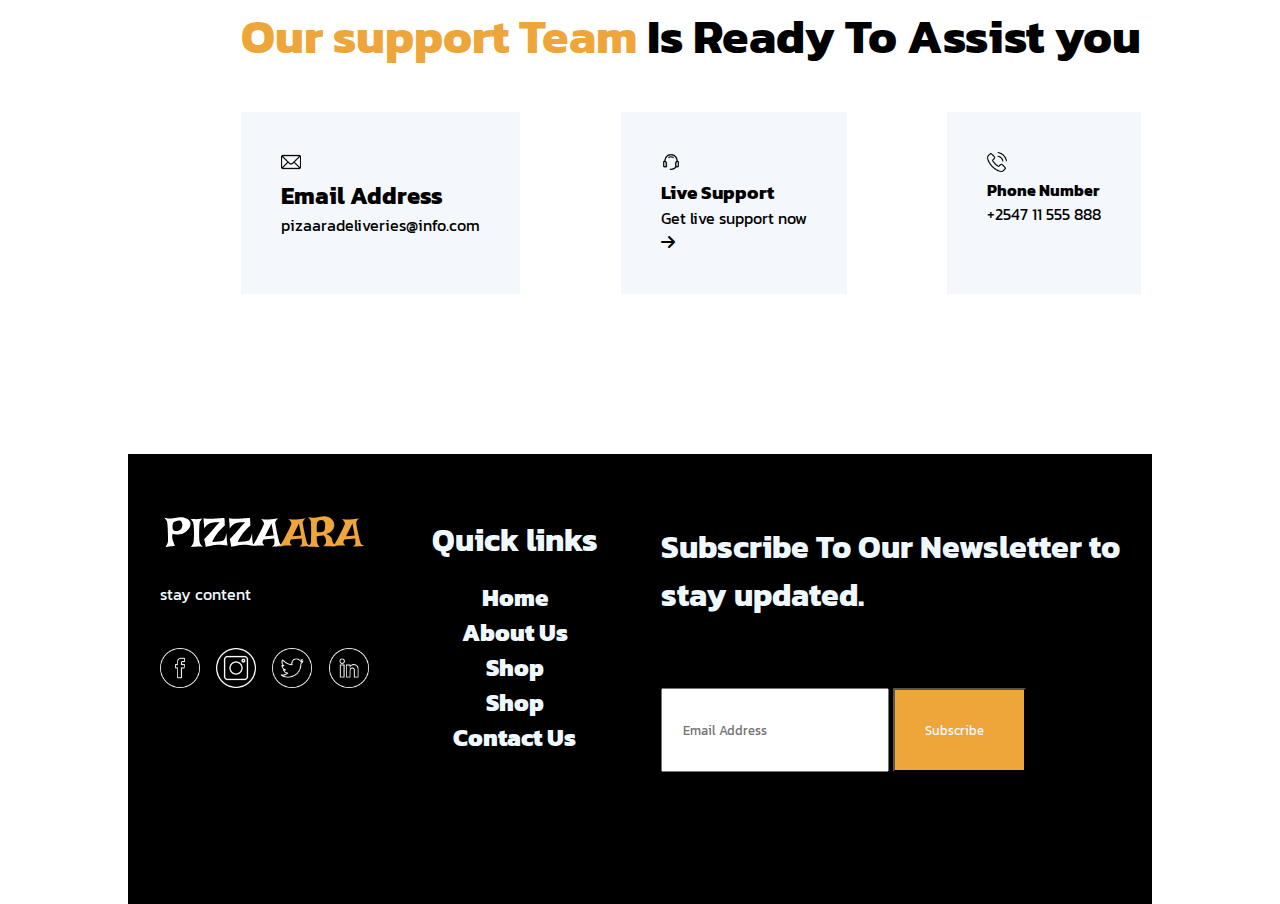
==== commit 93a51474: "added responsive" ====
--- a/index.html
+++ b/index.html
@@ -20,11 +20,11 @@
   <body>
     <header>
       <!-- header -->
-
       <nav>
+        <div class="container">
         <div class="nav__container">
           <div class="image">
-            <img src="images/logo.svg" width="230px" />
+            <img src="images/logo.svg"/>
           </div>
           <div class="nav-right">
             <ul>
@@ -42,9 +42,12 @@
             </div>
           </div>
         </div>
+        </div>
       </nav>
     </header>
     <!-- hero-content -->
+    <div class="container">
+
     <div class="hero-content">
       <div class="hero-content__left">
         <p class="hero-content__left--paragraph">
@@ -73,7 +76,7 @@
 
         <div class="hero-content__left--cards">
           <div class="hero-content__left--images">
-            <div class="img"><img src="images/cutlery.png" /></div>
+            <div class="img"><img src="images/cutlery.png"/></div>
             <p>
               500+<br />
               Restaurant
@@ -87,7 +90,7 @@
             </p>
           </div>
           <div class="hero-content__left--images">
-            <div class="img"><img src="images/star.png" /></div>
+            <div class="img"><img src="images/star.png"/></div>
             <p>
               (7.8)<br />
               10k Reviews
@@ -97,17 +100,18 @@
       </div>
 
       <div class="hero-content__right">
-        <div class="hero-content__right--large pic">
+        <div class="hero-content__right--largepic">
           <img src="images/hero-pizza.png" />
         </div>
         <div class="hero-content__right--smallpic">
-          <img src="images/pizza-1.png" width="170px" />
+          <img src="images/pizza-1.png" width="120px" />
           <img src="images/pizza-2.png" width="120px" />
           <img src="images/pizza-3.png" width="120px" />
           <img src="images/pizza-4.png" width="120px" />
         </div>
       </div>
     </div>
+  </div>
 
     <div class="container">
       <!-- menu -->
--- a/css/style.css
+++ b/css/style.css
@@ -9,9 +9,8 @@
     font-family: "Kanit", sans-serif;
 }
 .container{
-    margin-right: 10%;
-    margin-left: 10%;
-
+width: 80%;
+margin: 0 auto;
 
 }
 
